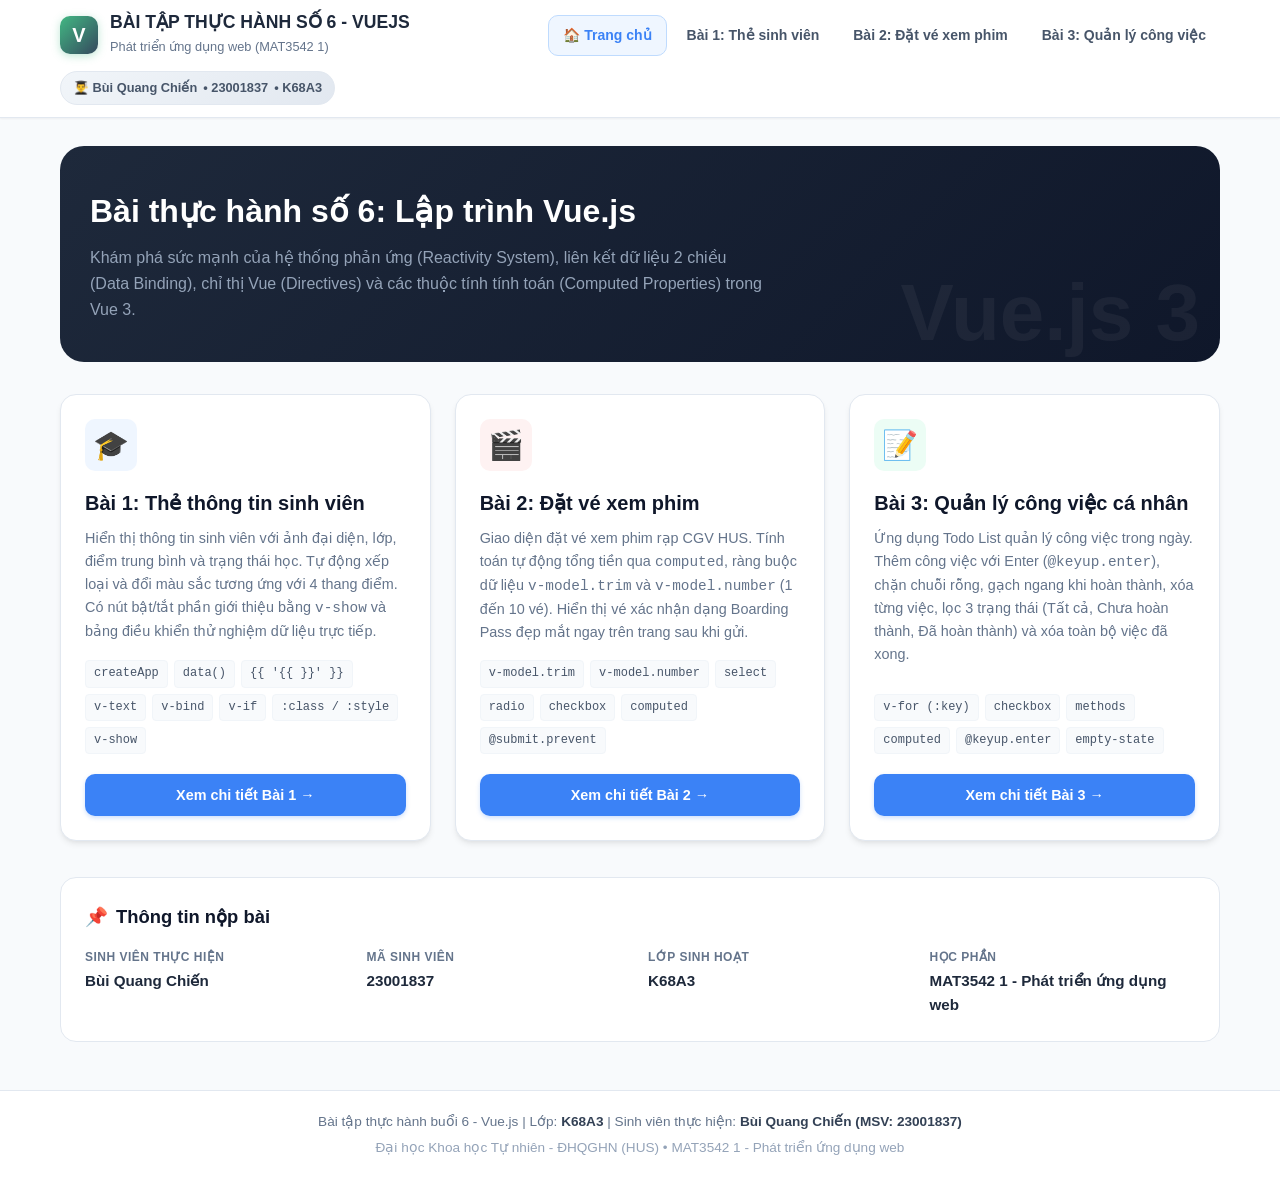
==== Buoi_6/index.html @ 8cb5c21b "Buoi 6: Hoan thanh bai thuc hanh Vue.js - The sinh vien, Dat ve xem phim & Quan ly cong viec" ====
<!DOCTYPE html>
<html lang="vi">
<head>
  <meta charset="UTF-8">
  <meta name="viewport" content="width=device-width, initial-scale=1.0">
  <title>Buổi 6: Thực hành Vue.js | Bùi Quang Chiến 23001837</title>
  <link rel="stylesheet" href="assets/css/style.css">
  <style>
    .hero-section {
      background: linear-gradient(135deg, #1e293b, #0f172a);
      color: white;
      padding: 40px 30px;
      border-radius: var(--radius-xl);
      margin-bottom: 32px;
      position: relative;
      overflow: hidden;
    }
    .hero-section::after {
      content: "Vue.js 3";
      position: absolute;
      right: 20px;
      bottom: -15px;
      font-size: 5rem;
      font-weight: 900;
      color: rgba(255, 255, 255, 0.05);
      pointer-events: none;
    }
    .hero-title {
      font-size: 2rem;
      font-weight: 800;
      margin-bottom: 8px;
    }
    .hero-subtitle {
      font-size: 1rem;
      color: #94a3b8;
      max-width: 680px;
    }
    .exercise-grid {
      display: grid;
      grid-template-columns: repeat(3, 1fr);
      gap: 24px;
      margin-bottom: 36px;
    }
    @media (max-width: 992px) {
      .exercise-grid {
        grid-template-columns: 1fr;
      }
    }
    .exercise-card {
      background: white;
      border: 1px solid var(--gray-300);
      border-radius: var(--radius-lg);
      padding: 24px;
      display: flex;
      flex-direction: column;
      box-shadow: var(--shadow);
      transition: var(--transition);
      position: relative;
    }
    .exercise-card:hover {
      transform: translateY(-4px);
      box-shadow: var(--shadow-lg);
      border-color: var(--primary);
    }
    .exercise-icon {
      width: 52px;
      height: 52px;
      border-radius: var(--radius);
      display: flex;
      align-items: center;
      justify-content: center;
      font-size: 1.8rem;
      margin-bottom: 16px;
    }
    .icon-1 { background: #eff6ff; }
    .icon-2 { background: #fef2f2; }
    .icon-3 { background: #ecfdf5; }
    .exercise-card h3 {
      font-size: 1.25rem;
      font-weight: 700;
      color: var(--dark);
      margin-bottom: 8px;
    }
    .exercise-card p {
      font-size: 0.9rem;
      color: var(--gray-600);
      flex: 1;
      margin-bottom: 16px;
    }
    .concept-tags {
      display: flex;
      flex-wrap: wrap;
      gap: 6px;
      margin-bottom: 20px;
    }
    .concept-tag {
      font-size: 0.75rem;
      background-color: var(--gray-100);
      color: var(--gray-700);
      padding: 3px 8px;
      border-radius: 4px;
      border: 1px solid var(--gray-200);
      font-family: monospace;
    }
    .info-summary-box {
      background: white;
      border: 1px solid var(--gray-300);
      border-radius: var(--radius-lg);
      padding: 24px;
    }
    .summary-grid {
      display: grid;
      grid-template-columns: repeat(4, 1fr);
      gap: 16px;
      margin-top: 16px;
    }
    @media (max-width: 768px) {
      .summary-grid {
        grid-template-columns: repeat(2, 1fr);
      }
    }
  </style>
</head>
<body>

  <!-- HEADER DÙNG CHUNG -->
  <header class="app-header">
    <div class="header-inner">
      <a href="index.html" class="header-brand">
        <div class="brand-icon">V</div>
        <div class="brand-text">
          <h1>BÀI TẬP THỰC HÀNH SỐ 6 - VUEJS</h1>
          <span>Phát triển ứng dụng web (MAT3542 1)</span>
        </div>
      </a>

      <nav class="header-nav">
        <a href="index.html" class="nav-link active">🏠 Trang chủ</a>
        <a href="bai1.html" class="nav-link">Bài 1: Thẻ sinh viên</a>
        <a href="bai2.html" class="nav-link">Bài 2: Đặt vé xem phim</a>
        <a href="bai3.html" class="nav-link">Bài 3: Quản lý công việc</a>
      </nav>

      <div class="student-tag">
        <span>👨‍🎓 Bùi Quang Chiến</span>
        <span>• 23001837</span>
        <span>• K68A3</span>
      </div>
    </div>
  </header>

  <!-- NỘI DUNG CHÍNH -->
  <main class="main-content">
    <!-- HERO SECTION -->
    <section class="hero-section">
      <h2 class="hero-title">Bài thực hành số 6: Lập trình Vue.js</h2>
      <p class="hero-subtitle">
        Khám phá sức mạnh của hệ thống phản ứng (Reactivity System), liên kết dữ liệu 2 chiều (Data Binding), 
        chỉ thị Vue (Directives) và các thuộc tính tính toán (Computed Properties) trong Vue 3.
      </p>
    </section>

    <!-- GRID 3 BÀI TẬP -->
    <div class="exercise-grid">
      <!-- BÀI 1 -->
      <div class="exercise-card">
        <div class="exercise-icon icon-1">🎓</div>
        <h3>Bài 1: Thẻ thông tin sinh viên</h3>
        <p>
          Hiển thị thông tin sinh viên với ảnh đại diện, lớp, điểm trung bình và trạng thái học. Tự động xếp loại và đổi màu sắc tương ứng với 4 thang điểm. Có nút bật/tắt phần giới thiệu bằng <code>v-show</code> và bảng điều khiển thử nghiệm dữ liệu trực tiếp.
        </p>
        <div class="concept-tags">
          <span class="concept-tag">createApp</span>
          <span class="concept-tag">data()</span>
          <span class="concept-tag">{{ '{{ }}' }}</span>
          <span class="concept-tag">v-text</span>
          <span class="concept-tag">v-bind</span>
          <span class="concept-tag">v-if</span>
          <span class="concept-tag">:class / :style</span>
          <span class="concept-tag">v-show</span>
        </div>
        <a href="bai1.html" class="btn btn-primary" style="width: 100%;">
          Xem chi tiết Bài 1 →
        </a>
      </div>

      <!-- BÀI 2 -->
      <div class="exercise-card">
        <div class="exercise-icon icon-2">🎬</div>
        <h3>Bài 2: Đặt vé xem phim</h3>
        <p>
          Giao diện đặt vé xem phim rạp CGV HUS. Tính toán tự động tổng tiền qua <code>computed</code>, ràng buộc dữ liệu <code>v-model.trim</code> và <code>v-model.number</code> (1 đến 10 vé). Hiển thị vé xác nhận dạng Boarding Pass đẹp mắt ngay trên trang sau khi gửi.
        </p>
        <div class="concept-tags">
          <span class="concept-tag">v-model.trim</span>
          <span class="concept-tag">v-model.number</span>
          <span class="concept-tag">select</span>
          <span class="concept-tag">radio</span>
          <span class="concept-tag">checkbox</span>
          <span class="concept-tag">computed</span>
          <span class="concept-tag">@submit.prevent</span>
        </div>
        <a href="bai2.html" class="btn btn-primary" style="width: 100%;">
          Xem chi tiết Bài 2 →
        </a>
      </div>

      <!-- BÀI 3 -->
      <div class="exercise-card">
        <div class="exercise-icon icon-3">📝</div>
        <h3>Bài 3: Quản lý công việc cá nhân</h3>
        <p>
          Ứng dụng Todo List quản lý công việc trong ngày. Thêm công việc với Enter (<code>@keyup.enter</code>), chặn chuỗi rỗng, gạch ngang khi hoàn thành, xóa từng việc, lọc 3 trạng thái (Tất cả, Chưa hoàn thành, Đã hoàn thành) và xóa toàn bộ việc đã xong.
        </p>
        <div class="concept-tags">
          <span class="concept-tag">v-for (:key)</span>
          <span class="concept-tag">checkbox</span>
          <span class="concept-tag">methods</span>
          <span class="concept-tag">computed</span>
          <span class="concept-tag">@keyup.enter</span>
          <span class="concept-tag">empty-state</span>
        </div>
        <a href="bai3.html" class="btn btn-primary" style="width: 100%;">
          Xem chi tiết Bài 3 →
        </a>
      </div>
    </div>

    <!-- TÓM TẮT THÔNG TIN SINH VIÊN & HỌC PHẦN -->
    <div class="info-summary-box">
      <h3 style="font-size: 1.15rem; font-weight: 700; color: var(--dark); display: flex; align-items: center; gap: 8px;">
        <span>📌</span> Thông tin nộp bài
      </h3>
      <div class="summary-grid">
        <div class="meta-item">
          <span class="meta-label">Sinh viên thực hiện</span>
          <span class="meta-value">Bùi Quang Chiến</span>
        </div>
        <div class="meta-item">
          <span class="meta-label">Mã sinh viên</span>
          <span class="meta-value">23001837</span>
        </div>
        <div class="meta-item">
          <span class="meta-label">Lớp sinh hoạt</span>
          <span class="meta-value">K68A3</span>
        </div>
        <div class="meta-item">
          <span class="meta-label">Học phần</span>
          <span class="meta-value">MAT3542 1 - Phát triển ứng dụng web</span>
        </div>
      </div>
    </div>
  </main>

  <!-- FOOTER DÙNG CHUNG -->
  <footer class="app-footer">
    <p>Bài tập thực hành buổi 6 - Vue.js | Lớp: <strong>K68A3</strong> | Sinh viên thực hiện: <strong>Bùi Quang Chiến (MSV: 23001837)</strong></p>
    <p style="color: var(--gray-500); margin-top: 4px;">Đại học Khoa học Tự nhiên - ĐHQGHN (HUS) • MAT3542 1 - Phát triển ứng dụng web</p>
  </footer>

</body>
</html>
---- Buoi_6/assets/css/style.css ----
/* ====================================================================
   HỌ VÀ TÊN: BÙI QUANG CHIẾN - MSV: 23001837 - LỚP: K68A3
   MÔN HỌC: [2026] MAT3542 1 - PHÁT TRIỂN ỨNG DỤNG WEB
   BÀI TẬP THỰC HÀNH SỐ 6 - VUEJS
   File: assets/css/style.css
   ==================================================================== */

:root {
  --primary: #3b82f6;
  --primary-hover: #2563eb;
  --primary-light: #eff6ff;
  --primary-border: #bfdbfe;

  --success: #10b981;
  --success-hover: #059669;
  --success-light: #ecfdf5;
  --success-border: #a7f3d0;

  --warning: #f59e0b;
  --warning-hover: #d97706;
  --warning-light: #fffbeb;
  --warning-border: #fde68a;

  --danger: #ef4444;
  --danger-hover: #dc2626;
  --danger-light: #fef2f2;
  --danger-border: #fecaca;

  --info: #06b6d4;
  --info-light: #ecfeff;

  --dark: #0f172a;
  --gray-900: #1e293b;
  --gray-800: #334155;
  --gray-700: #475569;
  --gray-600: #64748b;
  --gray-500: #94a3b8;
  --gray-400: #cbd5e1;
  --gray-300: #e2e8f0;
  --gray-200: #f1f5f9;
  --gray-100: #f8fafc;
  --white: #ffffff;

  --radius-sm: 6px;
  --radius: 10px;
  --radius-lg: 16px;
  --radius-xl: 24px;

  --shadow-sm: 0 1px 2px 0 rgba(0, 0, 0, 0.05);
  --shadow: 0 4px 6px -1px rgba(0, 0, 0, 0.08), 0 2px 4px -2px rgba(0, 0, 0, 0.05);
  --shadow-md: 0 10px 15px -3px rgba(0, 0, 0, 0.08), 0 4px 6px -4px rgba(0, 0, 0, 0.04);
  --shadow-lg: 0 20px 25px -5px rgba(0, 0, 0, 0.1), 0 8px 10px -6px rgba(0, 0, 0, 0.05);

  --transition: all 0.2s cubic-bezier(0.4, 0, 0.2, 1);
  --font-family: -apple-system, BlinkMacSystemFont, "Segoe UI", Roboto, "Helvetica Neue", Arial, sans-serif;
}

* {
  margin: 0;
  padding: 0;
  box-sizing: border-box;
}

body {
  font-family: var(--font-family);
  background-color: #f8fafc;
  color: var(--gray-900);
  line-height: 1.6;
  min-height: 100vh;
  display: flex;
  flex-direction: column;
}

/* ==================== APP HEADER ==================== */
.app-header {
  background-color: var(--white);
  border-bottom: 1px solid var(--gray-300);
  position: sticky;
  top: 0;
  z-index: 100;
  box-shadow: var(--shadow-sm);
}

.header-inner {
  max-width: 1200px;
  margin: 0 auto;
  padding: 12px 20px;
  display: flex;
  align-items: center;
  justify-content: space-between;
  flex-wrap: wrap;
  gap: 12px;
}

.header-brand {
  display: flex;
  align-items: center;
  gap: 12px;
  text-decoration: none;
  color: var(--dark);
}

.brand-icon {
  width: 38px;
  height: 38px;
  background: linear-gradient(135deg, #42b883, #35495e);
  color: white;
  border-radius: var(--radius);
  display: flex;
  align-items: center;
  justify-content: center;
  font-weight: 800;
  font-size: 1.25rem;
  box-shadow: 0 2px 8px rgba(66, 184, 131, 0.35);
}

.brand-text h1 {
  font-size: 1.1rem;
  font-weight: 700;
  color: var(--gray-900);
  line-height: 1.2;
}

.brand-text span {
  font-size: 0.8rem;
  color: var(--gray-600);
}

.header-nav {
  display: flex;
  align-items: center;
  gap: 6px;
  flex-wrap: wrap;
}

.nav-link {
  display: inline-flex;
  align-items: center;
  gap: 6px;
  padding: 8px 14px;
  font-size: 0.875rem;
  font-weight: 600;
  text-decoration: none;
  color: var(--gray-700);
  border-radius: var(--radius);
  transition: var(--transition);
}

.nav-link:hover {
  background-color: var(--gray-200);
  color: var(--primary);
}

.nav-link.active {
  background-color: var(--primary-light);
  color: var(--primary);
  border: 1px solid var(--primary-border);
}

.student-tag {
  background: linear-gradient(135deg, #f1f5f9, #e2e8f0);
  padding: 6px 12px;
  border-radius: 9999px;
  font-size: 0.8rem;
  font-weight: 600;
  color: var(--gray-700);
  border: 1px solid var(--gray-300);
  display: flex;
  align-items: center;
  gap: 6px;
}

/* ==================== MAIN CONTAINER ==================== */
.main-content {
  flex: 1;
  max-width: 1200px;
  width: 100%;
  margin: 0 auto;
  padding: 28px 20px 48px;
}

.page-intro {
  margin-bottom: 24px;
}

.page-title {
  font-size: 1.75rem;
  font-weight: 800;
  color: var(--dark);
  margin-bottom: 6px;
  display: flex;
  align-items: center;
  gap: 10px;
}

.page-subtitle {
  color: var(--gray-600);
  font-size: 0.95rem;
}

.badge-concept {
  display: inline-flex;
  align-items: center;
  gap: 4px;
  background-color: #e0f2fe;
  color: #0369a1;
  padding: 4px 10px;
  border-radius: 9999px;
  font-size: 0.75rem;
  font-weight: 600;
  margin-top: 6px;
}

/* ==================== BUTTONS & CONTROLS ==================== */
.btn {
  display: inline-flex;
  align-items: center;
  justify-content: center;
  gap: 8px;
  padding: 10px 18px;
  font-size: 0.9rem;
  font-weight: 600;
  border-radius: var(--radius);
  border: 1px solid transparent;
  cursor: pointer;
  transition: var(--transition);
  text-decoration: none;
  line-height: 1.4;
}

.btn:disabled {
  opacity: 0.55;
  cursor: not-allowed;
  filter: grayscale(40%);
}

.btn-primary {
  background-color: var(--primary);
  color: var(--white);
  box-shadow: 0 2px 4px rgba(59, 130, 246, 0.25);
}

.btn-primary:hover:not(:disabled) {
  background-color: var(--primary-hover);
  box-shadow: 0 4px 8px rgba(59, 130, 246, 0.35);
  transform: translateY(-1px);
}

.btn-success {
  background-color: var(--success);
  color: var(--white);
}

.btn-success:hover:not(:disabled) {
  background-color: var(--success-hover);
}

.btn-danger {
  background-color: var(--danger);
  color: var(--white);
}

.btn-danger:hover:not(:disabled) {
  background-color: var(--danger-hover);
}

.btn-outline {
  background-color: var(--white);
  border-color: var(--gray-300);
  color: var(--gray-700);
}

.btn-outline:hover:not(:disabled) {
  background-color: var(--gray-100);
  border-color: var(--gray-400);
  color: var(--gray-900);
}

.btn-outline-danger {
  background-color: var(--white);
  border-color: var(--danger-border);
  color: var(--danger);
}

.btn-outline-danger:hover:not(:disabled) {
  background-color: var(--danger-light);
  border-color: var(--danger);
}

.btn-sm {
  padding: 6px 12px;
  font-size: 0.8rem;
}

.btn-lg {
  padding: 12px 24px;
  font-size: 1rem;
}

/* ==================== FORM INPUTS ==================== */
.form-group {
  margin-bottom: 16px;
}

.form-label {
  display: block;
  font-size: 0.875rem;
  font-weight: 600;
  color: var(--gray-800);
  margin-bottom: 6px;
}

.form-label .required {
  color: var(--danger);
}

.form-control {
  width: 100%;
  padding: 10px 14px;
  font-size: 0.95rem;
  color: var(--gray-900);
  background-color: var(--white);
  border: 1px solid var(--gray-300);
  border-radius: var(--radius);
  transition: var(--transition);
  outline: none;
}

.form-control:focus {
  border-color: var(--primary);
  box-shadow: 0 0 0 3px rgba(59, 130, 246, 0.2);
}

.form-control.is-invalid {
  border-color: var(--danger);
  box-shadow: 0 0 0 3px rgba(239, 68, 68, 0.2);
}

.form-feedback-error {
  font-size: 0.8rem;
  color: var(--danger);
  margin-top: 5px;
  display: flex;
  align-items: center;
  gap: 4px;
}

.form-feedback-help {
  font-size: 0.8rem;
  color: var(--gray-600);
  margin-top: 4px;
}

/* ==================== CARD CONTAINERS ==================== */
.card {
  background-color: var(--white);
  border-radius: var(--radius-lg);
  border: 1px solid var(--gray-300);
  box-shadow: var(--shadow);
  overflow: hidden;
  transition: var(--transition);
}

.card-header {
  padding: 16px 20px;
  border-bottom: 1px solid var(--gray-200);
  background-color: #fafbfc;
  display: flex;
  align-items: center;
  justify-content: space-between;
}

.card-title {
  font-size: 1.1rem;
  font-weight: 700;
  color: var(--gray-900);
  display: flex;
  align-items: center;
  gap: 8px;
}

.card-body {
  padding: 20px;
}

.card-footer {
  padding: 14px 20px;
  border-top: 1px solid var(--gray-200);
  background-color: #fafbfc;
}

/* ==================== TWO-COLUMN LAYOUT ==================== */
.grid-2col {
  display: grid;
  grid-template-columns: 1fr 1fr;
  gap: 24px;
}

@media (max-width: 900px) {
  .grid-2col {
    grid-template-columns: 1fr;
  }
}

/* ====================================================================
   BÀI 1: THẺ THÔNG TIN SINH VIÊN
   ==================================================================== */
.student-card-preview {
  background: linear-gradient(135deg, #ffffff 0%, #f8fafc 100%);
  border: 2px solid var(--gray-300);
  border-radius: var(--radius-xl);
  box-shadow: var(--shadow-lg);
  overflow: hidden;
  position: relative;
  transition: var(--transition);
}

.student-card-banner {
  height: 90px;
  background: linear-gradient(135deg, #1e3a8a, #3b82f6);
  position: relative;
  padding: 16px 20px;
  display: flex;
  justify-content: space-between;
  align-items: flex-start;
  color: white;
}

.student-card-banner .school-name {
  font-size: 0.85rem;
  font-weight: 700;
  letter-spacing: 0.5px;
  text-transform: uppercase;
}

.student-card-banner .chip-icon {
  width: 32px;
  height: 24px;
  background: linear-gradient(135deg, #fbbf24, #d97706);
  border-radius: 4px;
  border: 1px solid #b45309;
}

.student-card-body {
  padding: 0 24px 24px;
  position: relative;
  margin-top: -50px;
}

.avatar-wrapper {
  position: relative;
  width: 104px;
  height: 104px;
  border-radius: 50%;
  border: 4px solid var(--white);
  box-shadow: var(--shadow-md);
  margin-bottom: 14px;
  background-color: #e2e8f0;
  overflow: hidden;
}

.student-avatar-img {
  width: 100%;
  height: 100%;
  object-fit: cover;
  display: block;
}

.student-name-display {
  font-size: 1.45rem;
  font-weight: 800;
  color: var(--dark);
  margin-bottom: 4px;
}

.student-meta-grid {
  display: grid;
  grid-template-columns: repeat(2, 1fr);
  gap: 12px;
  margin: 18px 0;
  background-color: var(--gray-100);
  padding: 14px 16px;
  border-radius: var(--radius);
  border: 1px solid var(--gray-200);
}

.meta-item {
  display: flex;
  flex-direction: column;
}

.meta-label {
  font-size: 0.75rem;
  font-weight: 600;
  text-transform: uppercase;
  letter-spacing: 0.5px;
  color: var(--gray-600);
  margin-bottom: 2px;
}

.meta-value {
  font-size: 0.95rem;
  font-weight: 700;
  color: var(--gray-900);
}

/* Xếp loại Badge Styles */
.rank-badge {
  display: inline-flex;
  align-items: center;
  gap: 6px;
  padding: 6px 14px;
  border-radius: 9999px;
  font-size: 0.85rem;
  font-weight: 700;
  letter-spacing: 0.3px;
  border: 1.5px solid;
  transition: var(--transition);
}

.rank-gioi {
  background-color: #ecfdf5;
  color: #047857;
  border-color: #10b981;
}

.rank-kha {
  background-color: #eff6ff;
  color: #1d4ed8;
  border-color: #3b82f6;
}

.rank-trungbinh {
  background-color: #fffbeb;
  color: #b45309;
  border-color: #f59e0b;
}

.rank-chuadat {
  background-color: #fef2f2;
  color: #b91c1c;
  border-color: #ef4444;
}

/* Status Badge */
.status-pill {
  display: inline-flex;
  align-items: center;
  gap: 6px;
  padding: 4px 10px;
  border-radius: 9999px;
  font-size: 0.8rem;
  font-weight: 700;
}

.status-pill::before {
  content: "";
  display: inline-block;
  width: 8px;
  height: 8px;
  border-radius: 50%;
}

.status-studying {
  background-color: #ecfdf5;
  color: #065f46;
}
.status-studying::before {
  background-color: #10b981;
  box-shadow: 0 0 0 2px rgba(16, 185, 129, 0.3);
}

.status-paused {
  background-color: #fef2f2;
  color: #991b1b;
}
.status-paused::before {
  background-color: #ef4444;
  box-shadow: 0 0 0 2px rgba(239, 68, 68, 0.3);
}

/* Bio toggle box */
.bio-box {
  margin-top: 16px;
  padding: 14px 16px;
  background-color: #f8fafc;
  border-left: 4px solid var(--primary);
  border-radius: 0 var(--radius) var(--radius) 0;
  border-top: 1px solid var(--gray-200);
  border-right: 1px solid var(--gray-200);
  border-bottom: 1px solid var(--gray-200);
  font-size: 0.9rem;
  color: var(--gray-800);
  line-height: 1.6;
}

.bio-box h4 {
  font-size: 0.85rem;
  font-weight: 700;
  text-transform: uppercase;
  letter-spacing: 0.5px;
  color: var(--primary);
  margin-bottom: 6px;
}

/* ====================================================================
   BÀI 2: ĐẶT VÉ XEM PHIM
   ==================================================================== */
.movie-banner {
  background: linear-gradient(135deg, #1e1b4b, #312e81);
  color: white;
  padding: 20px;
  border-radius: var(--radius-lg);
  margin-bottom: 24px;
  display: flex;
  gap: 20px;
  align-items: center;
}

.movie-poster-thumb {
  width: 80px;
  height: 110px;
  background: linear-gradient(135deg, #ef4444, #f59e0b);
  border-radius: var(--radius);
  display: flex;
  align-items: center;
  justify-content: center;
  font-size: 2.2rem;
  flex-shrink: 0;
  box-shadow: 0 4px 12px rgba(0, 0, 0, 0.4);
}

.movie-info h2 {
  font-size: 1.35rem;
  font-weight: 800;
  margin-bottom: 6px;
}

.movie-badges {
  display: flex;
  gap: 8px;
  flex-wrap: wrap;
  font-size: 0.75rem;
  margin-top: 8px;
}

.movie-tag {
  background: rgba(255, 255, 255, 0.15);
  padding: 3px 8px;
  border-radius: 4px;
  backdrop-filter: blur(4px);
}

/* Radio Cards */
.radio-cards-group {
  display: grid;
  grid-template-columns: repeat(2, 1fr);
  gap: 12px;
}

.radio-card {
  position: relative;
  display: flex;
  align-items: flex-start;
  gap: 10px;
  padding: 14px;
  border: 2px solid var(--gray-300);
  border-radius: var(--radius);
  cursor: pointer;
  background-color: var(--white);
  transition: var(--transition);
}

.radio-card:hover {
  border-color: var(--primary-border);
  background-color: #fafbfc;
}

.radio-card.active {
  border-color: var(--primary);
  background-color: var(--primary-light);
  box-shadow: 0 0 0 1px var(--primary);
}

.radio-card input[type="radio"] {
  margin-top: 3px;
  accent-color: var(--primary);
}

.radio-card-content .radio-title {
  font-weight: 700;
  font-size: 0.95rem;
  color: var(--gray-900);
}

.radio-card-content .radio-price {
  font-weight: 800;
  color: var(--primary);
  font-size: 1.05rem;
  margin-top: 2px;
}

.radio-card-content .radio-desc {
  font-size: 0.75rem;
  color: var(--gray-600);
}

/* Quantity input with stepper */
.quantity-stepper {
  display: flex;
  align-items: center;
  max-width: 200px;
}

.quantity-btn {
  width: 42px;
  height: 42px;
  border: 1px solid var(--gray-300);
  background-color: var(--gray-100);
  font-size: 1.25rem;
  font-weight: 700;
  color: var(--gray-800);
  cursor: pointer;
  transition: var(--transition);
  display: flex;
  align-items: center;
  justify-content: center;
}

.quantity-btn:hover:not(:disabled) {
  background-color: var(--gray-200);
  color: var(--primary);
}

.quantity-btn:disabled {
  opacity: 0.4;
  cursor: not-allowed;
}

.quantity-btn.btn-dec {
  border-radius: var(--radius) 0 0 var(--radius);
}

.quantity-btn.btn-inc {
  border-radius: 0 var(--radius) var(--radius) 0;
}

.quantity-input {
  width: 70px;
  height: 42px;
  text-align: center;
  font-size: 1.1rem;
  font-weight: 700;
  border-top: 1px solid var(--gray-300);
  border-bottom: 1px solid var(--gray-300);
  border-left: none;
  border-right: none;
  outline: none;
}

/* Checkbox Combo Card */
.combo-card {
  display: flex;
  align-items: center;
  justify-content: space-between;
  padding: 14px 16px;
  border: 2px dashed var(--warning-border);
  border-radius: var(--radius);
  background-color: var(--warning-light);
  cursor: pointer;
  transition: var(--transition);
}

.combo-card:hover {
  background-color: #fef3c7;
}

.combo-left {
  display: flex;
  align-items: center;
  gap: 12px;
}

.combo-left input[type="checkbox"] {
  width: 18px;
  height: 18px;
  accent-color: #d97706;
  cursor: pointer;
}

.combo-title {
  font-weight: 700;
  font-size: 0.95rem;
  color: #92400e;
}

.combo-desc {
  font-size: 0.8rem;
  color: #b45309;
}

.combo-price-tag {
  font-weight: 800;
  color: #b45309;
  font-size: 1rem;
}

/* Price Calculation Box */
.price-breakdown {
  background-color: var(--gray-100);
  border-radius: var(--radius);
  padding: 16px;
  border: 1px solid var(--gray-300);
  margin-top: 20px;
}

.price-row {
  display: flex;
  justify-content: space-between;
  font-size: 0.9rem;
  color: var(--gray-700);
  margin-bottom: 8px;
}

.price-row.total {
  border-top: 2px dashed var(--gray-300);
  padding-top: 12px;
  margin-top: 8px;
  margin-bottom: 0;
  font-size: 1.15rem;
  font-weight: 800;
  color: var(--gray-900);
}

.price-row.total .price-value {
  color: #dc2626;
  font-size: 1.4rem;
}

/* Ticket Confirmation Result Card (Boarding Pass style) */
.ticket-confirmation {
  background: linear-gradient(135deg, #ffffff, #f8fafc);
  border: 2px solid #22c55e;
  border-radius: var(--radius-xl);
  overflow: hidden;
  box-shadow: 0 10px 25px -5px rgba(34, 197, 94, 0.2);
  animation: slideDown 0.3s ease-out;
}

@keyframes slideDown {
  from {
    opacity: 0;
    transform: translateY(-12px);
  }
  to {
    opacity: 1;
    transform: translateY(0);
  }
}

.ticket-header-success {
  background: linear-gradient(135deg, #15803d, #22c55e);
  color: white;
  padding: 16px 20px;
  display: flex;
  align-items: center;
  justify-content: space-between;
}

.ticket-header-success h3 {
  font-size: 1.1rem;
  font-weight: 800;
  display: flex;
  align-items: center;
  gap: 8px;
}

.ticket-body-pass {
  padding: 20px;
}

.ticket-info-grid {
  display: grid;
  grid-template-columns: repeat(2, 1fr);
  gap: 12px;
  margin-bottom: 16px;
}

.ticket-info-item {
  display: flex;
  flex-direction: column;
}

.ticket-info-label {
  font-size: 0.75rem;
  text-transform: uppercase;
  color: var(--gray-600);
  font-weight: 600;
}

.ticket-info-val {
  font-size: 1rem;
  font-weight: 700;
  color: var(--gray-900);
}

.ticket-perforated-line {
  border: none;
  border-top: 2px dashed #cbd5e1;
  margin: 16px 0;
  position: relative;
}

.ticket-perforated-line::before,
.ticket-perforated-line::after {
  content: "";
  position: absolute;
  top: -10px;
  width: 20px;
  height: 20px;
  background-color: #f8fafc;
  border-radius: 50%;
  border: 2px solid var(--gray-300);
}

.ticket-perforated-line::before {
  left: -32px;
}
.ticket-perforated-line::after {
  right: -32px;
}

/* ====================================================================
   BÀI 3: QUẢN LÝ CÔNG VIỆC CÁ NHÂN (TODO APP)
   ==================================================================== */
.todo-app-card {
  max-width: 760px;
  margin: 0 auto;
  background-color: var(--white);
  border-radius: var(--radius-xl);
  box-shadow: var(--shadow-lg);
  border: 1px solid var(--gray-300);
  overflow: hidden;
}

.todo-header {
  background: linear-gradient(135deg, #1e293b, #0f172a);
  color: white;
  padding: 24px;
}

.todo-header-title {
  font-size: 1.5rem;
  font-weight: 800;
  margin-bottom: 6px;
  display: flex;
  align-items: center;
  gap: 10px;
}

.todo-stats-pills {
  display: flex;
  gap: 10px;
  margin-top: 12px;
  flex-wrap: wrap;
}

.stat-pill {
  background: rgba(255, 255, 255, 0.12);
  padding: 4px 12px;
  border-radius: 9999px;
  font-size: 0.8rem;
  font-weight: 600;
  backdrop-filter: blur(4px);
}

.stat-pill strong {
  color: #38bdf8;
}

/* Input group */
.todo-input-bar {
  padding: 20px 24px;
  background-color: var(--gray-100);
  border-bottom: 1px solid var(--gray-300);
}

.todo-input-group {
  display: flex;
  gap: 10px;
}

.todo-input-group .form-control {
  font-size: 1rem;
  padding: 12px 16px;
}

/* Filter tabs */
.todo-filter-bar {
  display: flex;
  align-items: center;
  justify-content: space-between;
  padding: 12px 24px;
  background-color: var(--white);
  border-bottom: 1px solid var(--gray-200);
  flex-wrap: wrap;
  gap: 10px;
}

.filter-tabs {
  display: flex;
  gap: 6px;
  background-color: var(--gray-200);
  padding: 4px;
  border-radius: var(--radius);
}

.filter-tab {
  padding: 6px 14px;
  font-size: 0.85rem;
  font-weight: 600;
  border: none;
  background: transparent;
  color: var(--gray-700);
  border-radius: var(--radius-sm);
  cursor: pointer;
  transition: var(--transition);
}

.filter-tab:hover {
  color: var(--gray-900);
}

.filter-tab.active {
  background-color: var(--white);
  color: var(--primary);
  box-shadow: var(--shadow-sm);
}

/* Task list */
.task-list {
  list-style: none;
  max-height: 480px;
  overflow-y: auto;
}

.task-item {
  display: flex;
  align-items: center;
  justify-content: space-between;
  padding: 14px 24px;
  border-bottom: 1px solid var(--gray-200);
  transition: var(--transition);
  background-color: var(--white);
}

.task-item:hover {
  background-color: #fafbfc;
}

.task-item-main {
  display: flex;
  align-items: center;
  gap: 14px;
  flex: 1;
  min-width: 0;
}

.task-checkbox {
  width: 20px;
  height: 20px;
  accent-color: var(--primary);
  cursor: pointer;
  flex-shrink: 0;
}

.task-text {
  font-size: 0.98rem;
  color: var(--gray-900);
  word-break: break-word;
  transition: var(--transition);
}

.task-item.completed .task-text {
  text-decoration: line-through;
  color: var(--gray-500);
}

.task-actions {
  display: flex;
  align-items: center;
  gap: 8px;
  margin-left: 12px;
}

.btn-delete-task {
  width: 32px;
  height: 32px;
  border: 1px solid transparent;
  background-color: transparent;
  color: var(--gray-400);
  border-radius: var(--radius-sm);
  cursor: pointer;
  display: flex;
  align-items: center;
  justify-content: center;
  font-size: 1.1rem;
  transition: var(--transition);
}

.btn-delete-task:hover {
  background-color: var(--danger-light);
  color: var(--danger);
  border-color: var(--danger-border);
}

/* Empty state */
.empty-state {
  text-align: center;
  padding: 48px 24px;
  color: var(--gray-500);
}

.empty-state-icon {
  font-size: 3rem;
  margin-bottom: 12px;
  display: block;
}

.empty-state-text {
  font-size: 1rem;
  font-weight: 500;
  color: var(--gray-600);
  max-width: 420px;
  margin: 0 auto;
}

/* Todo footer */
.todo-footer {
  padding: 14px 24px;
  background-color: var(--gray-100);
  border-top: 1px solid var(--gray-200);
  display: flex;
  align-items: center;
  justify-content: space-between;
  font-size: 0.85rem;
  color: var(--gray-600);
  flex-wrap: wrap;
  gap: 10px;
}

/* ==================== FOOTER ==================== */
.app-footer {
  background-color: var(--white);
  border-top: 1px solid var(--gray-300);
  padding: 20px;
  margin-top: auto;
  text-align: center;
  font-size: 0.85rem;
  color: var(--gray-600);
}

.app-footer strong {
  color: var(--gray-800);
}
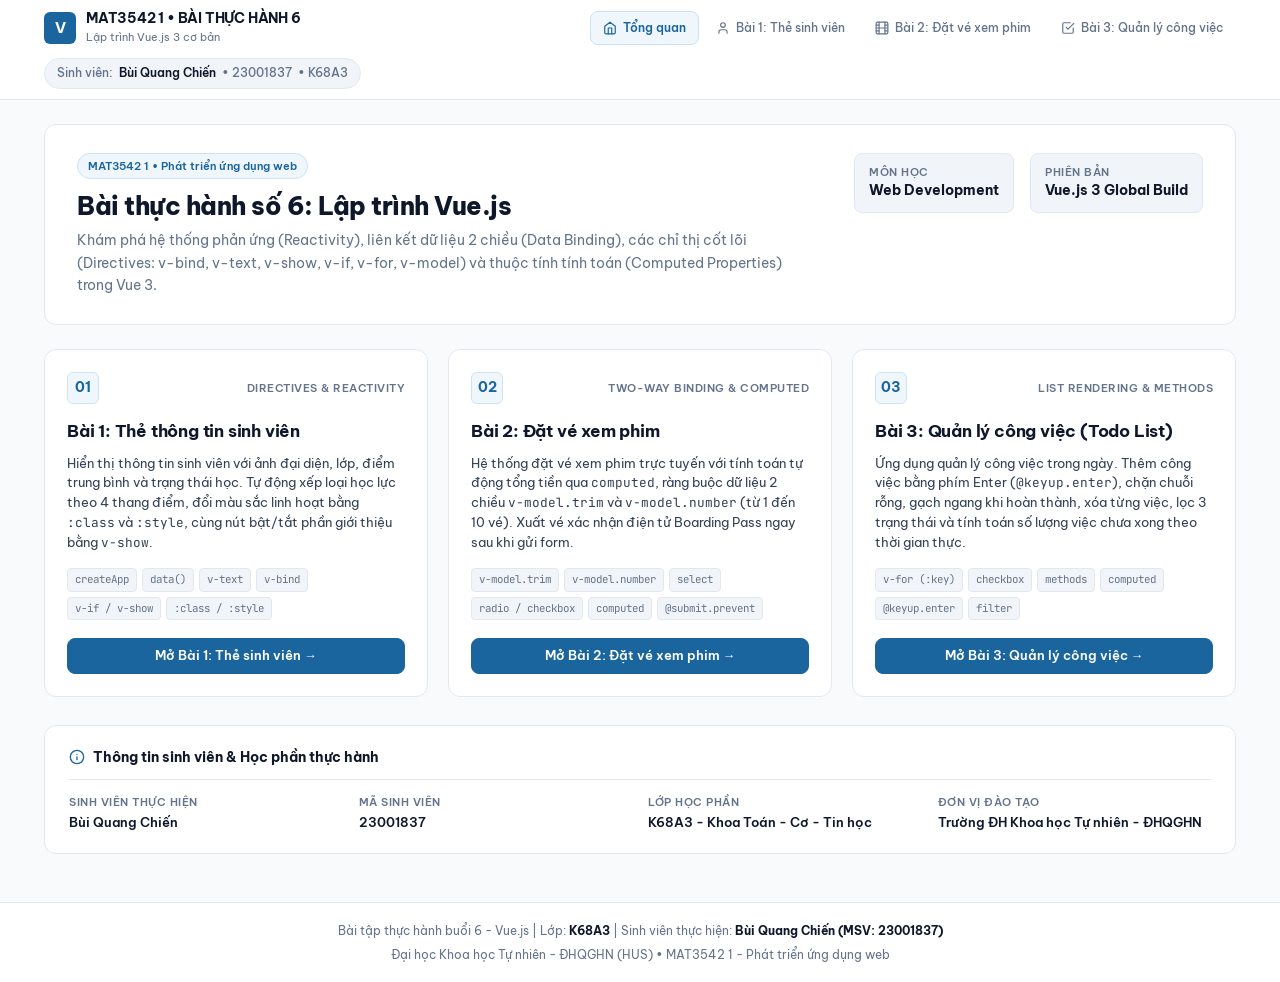
==== commit 9a02011f: "UI/UX: Cai thien giao dien theo he thong Bravechat (Ocean Swiss Minimalist) - Loai bo vibe coded: bo" ====
--- a/Buoi_6/index.html
+++ b/Buoi_6/index.html
@@ -5,121 +5,6 @@
   <meta name="viewport" content="width=device-width, initial-scale=1.0">
   <title>Buổi 6: Thực hành Vue.js | Bùi Quang Chiến 23001837</title>
   <link rel="stylesheet" href="assets/css/style.css">
-  <style>
-    .hero-section {
-      background: linear-gradient(135deg, #1e293b, #0f172a);
-      color: white;
-      padding: 40px 30px;
-      border-radius: var(--radius-xl);
-      margin-bottom: 32px;
-      position: relative;
-      overflow: hidden;
-    }
-    .hero-section::after {
-      content: "Vue.js 3";
-      position: absolute;
-      right: 20px;
-      bottom: -15px;
-      font-size: 5rem;
-      font-weight: 900;
-      color: rgba(255, 255, 255, 0.05);
-      pointer-events: none;
-    }
-    .hero-title {
-      font-size: 2rem;
-      font-weight: 800;
-      margin-bottom: 8px;
-    }
-    .hero-subtitle {
-      font-size: 1rem;
-      color: #94a3b8;
-      max-width: 680px;
-    }
-    .exercise-grid {
-      display: grid;
-      grid-template-columns: repeat(3, 1fr);
-      gap: 24px;
-      margin-bottom: 36px;
-    }
-    @media (max-width: 992px) {
-      .exercise-grid {
-        grid-template-columns: 1fr;
-      }
-    }
-    .exercise-card {
-      background: white;
-      border: 1px solid var(--gray-300);
-      border-radius: var(--radius-lg);
-      padding: 24px;
-      display: flex;
-      flex-direction: column;
-      box-shadow: var(--shadow);
-      transition: var(--transition);
-      position: relative;
-    }
-    .exercise-card:hover {
-      transform: translateY(-4px);
-      box-shadow: var(--shadow-lg);
-      border-color: var(--primary);
-    }
-    .exercise-icon {
-      width: 52px;
-      height: 52px;
-      border-radius: var(--radius);
-      display: flex;
-      align-items: center;
-      justify-content: center;
-      font-size: 1.8rem;
-      margin-bottom: 16px;
-    }
-    .icon-1 { background: #eff6ff; }
-    .icon-2 { background: #fef2f2; }
-    .icon-3 { background: #ecfdf5; }
-    .exercise-card h3 {
-      font-size: 1.25rem;
-      font-weight: 700;
-      color: var(--dark);
-      margin-bottom: 8px;
-    }
-    .exercise-card p {
-      font-size: 0.9rem;
-      color: var(--gray-600);
-      flex: 1;
-      margin-bottom: 16px;
-    }
-    .concept-tags {
-      display: flex;
-      flex-wrap: wrap;
-      gap: 6px;
-      margin-bottom: 20px;
-    }
-    .concept-tag {
-      font-size: 0.75rem;
-      background-color: var(--gray-100);
-      color: var(--gray-700);
-      padding: 3px 8px;
-      border-radius: 4px;
-      border: 1px solid var(--gray-200);
-      font-family: monospace;
-    }
-    .info-summary-box {
-      background: white;
-      border: 1px solid var(--gray-300);
-      border-radius: var(--radius-lg);
-      padding: 24px;
-    }
-    .summary-grid {
-      display: grid;
-      grid-template-columns: repeat(4, 1fr);
-      gap: 16px;
-      margin-top: 16px;
-    }
-    @media (max-width: 768px) {
-      .summary-grid {
-        grid-template-columns: repeat(2, 1fr);
-      }
-    }
-  </style>
 </head>
 <body>
 
@@ -129,20 +14,33 @@
       <a href="index.html" class="header-brand">
         <div class="brand-icon">V</div>
         <div class="brand-text">
-          <h1>BÀI TẬP THỰC HÀNH SỐ 6 - VUEJS</h1>
-          <span>Phát triển ứng dụng web (MAT3542 1)</span>
+          <h1>MAT3542 1 • BÀI THỰC HÀNH 6</h1>
+          <span>Lập trình Vue.js 3 cơ bản</span>
         </div>
       </a>
 
       <nav class="header-nav">
-        <a href="index.html" class="nav-link active">🏠 Trang chủ</a>
-        <a href="bai1.html" class="nav-link">Bài 1: Thẻ sinh viên</a>
-        <a href="bai2.html" class="nav-link">Bài 2: Đặt vé xem phim</a>
-        <a href="bai3.html" class="nav-link">Bài 3: Quản lý công việc</a>
+        <a href="index.html" class="nav-link active">
+          <svg viewBox="0 0 24 24" fill="none" stroke="currentColor" stroke-width="2" stroke-linecap="round" stroke-linejoin="round"><path d="m3 9 9-7 9 7v11a2 2 0 0 1-2 2H5a2 2 0 0 1-2-2z"/><polyline points="9 22 9 12 15 12 15 22"/></svg>
+          Tổng quan
+        </a>
+        <a href="bai1.html" class="nav-link">
+          <svg viewBox="0 0 24 24" fill="none" stroke="currentColor" stroke-width="2" stroke-linecap="round" stroke-linejoin="round"><path d="M19 21v-2a4 4 0 0 0-4-4H9a4 4 0 0 0-4 4v2"/><circle cx="12" cy="7" r="4"/></svg>
+          Bài 1: Thẻ sinh viên
+        </a>
+        <a href="bai2.html" class="nav-link">
+          <svg viewBox="0 0 24 24" fill="none" stroke="currentColor" stroke-width="2" stroke-linecap="round" stroke-linejoin="round"><rect width="20" height="20" x="2" y="2" rx="2.18" ry="2.18"/><line x1="7" x2="7" y1="2" y2="22"/><line x1="17" x2="17" y1="2" y2="22"/><line x1="2" x2="22" y1="12" y2="12"/><line x1="2" x2="7" y1="7" y2="7"/><line x1="2" x2="7" y1="17" y2="17"/><line x1="17" x2="22" y1="17" y2="17"/><line x1="17" x2="22" y1="7" y2="7"/></svg>
+          Bài 2: Đặt vé xem phim
+        </a>
+        <a href="bai3.html" class="nav-link">
+          <svg viewBox="0 0 24 24" fill="none" stroke="currentColor" stroke-width="2" stroke-linecap="round" stroke-linejoin="round"><path d="m9 11 3 3L22 4"/><path d="M21 12v7a2 2 0 0 1-2 2H5a2 2 0 0 1-2-2V5a2 2 0 0 1 2-2h11"/></svg>
+          Bài 3: Quản lý công việc
+        </a>
       </nav>
 
       <div class="student-tag">
-        <span>👨‍🎓 Bùi Quang Chiến</span>
+        <span>Sinh viên:</span>
+        <strong>Bùi Quang Chiến</strong>
         <span>• 23001837</span>
         <span>• K68A3</span>
       </div>
@@ -152,65 +50,87 @@
   <!-- NỘI DUNG CHÍNH -->
   <main class="main-content">
     <!-- HERO SECTION -->
-    <section class="hero-section">
-      <h2 class="hero-title">Bài thực hành số 6: Lập trình Vue.js</h2>
-      <p class="hero-subtitle">
-        Khám phá sức mạnh của hệ thống phản ứng (Reactivity System), liên kết dữ liệu 2 chiều (Data Binding), 
-        chỉ thị Vue (Directives) và các thuộc tính tính toán (Computed Properties) trong Vue 3.
-      </p>
+    <section class="hero-card">
+      <div class="hero-main">
+        <div class="hero-pill">
+          <span>MAT3542 1 • Phát triển ứng dụng web</span>
+        </div>
+        <h2 class="hero-title">Bài thực hành số 6: Lập trình Vue.js</h2>
+        <p class="hero-subtitle">
+          Khám phá hệ thống phản ứng (Reactivity), liên kết dữ liệu 2 chiều (Data Binding), 
+          các chỉ thị cốt lõi (Directives: v-bind, v-text, v-show, v-if, v-for, v-model) và thuộc tính tính toán (Computed Properties) trong Vue 3.
+        </p>
+      </div>
+
+      <div class="hero-meta">
+        <div class="hero-meta-badge">
+          <span class="hero-meta-label">Môn học</span>
+          <span class="hero-meta-val">Web Development</span>
+        </div>
+        <div class="hero-meta-badge">
+          <span class="hero-meta-label">Phiên bản</span>
+          <span class="hero-meta-val">Vue.js 3 Global Build</span>
+        </div>
+      </div>
     </section>
 
     <!-- GRID 3 BÀI TẬP -->
     <div class="exercise-grid">
       <!-- BÀI 1 -->
       <div class="exercise-card">
-        <div class="exercise-icon icon-1">🎓</div>
+        <div class="exercise-header-row">
+          <div class="exercise-badge-number">01</div>
+          <span class="exercise-tag-module">Directives & Reactivity</span>
+        </div>
         <h3>Bài 1: Thẻ thông tin sinh viên</h3>
         <p>
-          Hiển thị thông tin sinh viên với ảnh đại diện, lớp, điểm trung bình và trạng thái học. Tự động xếp loại và đổi màu sắc tương ứng với 4 thang điểm. Có nút bật/tắt phần giới thiệu bằng <code>v-show</code> và bảng điều khiển thử nghiệm dữ liệu trực tiếp.
+          Hiển thị thông tin sinh viên với ảnh đại diện, lớp, điểm trung bình và trạng thái học. Tự động xếp loại học lực theo 4 thang điểm, đổi màu sắc linh hoạt bằng <code>:class</code> và <code>:style</code>, cùng nút bật/tắt phần giới thiệu bằng <code>v-show</code>.
         </p>
         <div class="concept-tags">
           <span class="concept-tag">createApp</span>
           <span class="concept-tag">data()</span>
-          <span class="concept-tag">{{ '{{ }}' }}</span>
           <span class="concept-tag">v-text</span>
           <span class="concept-tag">v-bind</span>
-          <span class="concept-tag">v-if</span>
+          <span class="concept-tag">v-if / v-show</span>
           <span class="concept-tag">:class / :style</span>
-          <span class="concept-tag">v-show</span>
         </div>
         <a href="bai1.html" class="btn btn-primary" style="width: 100%;">
-          Xem chi tiết Bài 1 →
+          Mở Bài 1: Thẻ sinh viên →
         </a>
       </div>
 
       <!-- BÀI 2 -->
       <div class="exercise-card">
-        <div class="exercise-icon icon-2">🎬</div>
+        <div class="exercise-header-row">
+          <div class="exercise-badge-number">02</div>
+          <span class="exercise-tag-module">Two-way Binding & Computed</span>
+        </div>
         <h3>Bài 2: Đặt vé xem phim</h3>
         <p>
-          Giao diện đặt vé xem phim rạp CGV HUS. Tính toán tự động tổng tiền qua <code>computed</code>, ràng buộc dữ liệu <code>v-model.trim</code> và <code>v-model.number</code> (1 đến 10 vé). Hiển thị vé xác nhận dạng Boarding Pass đẹp mắt ngay trên trang sau khi gửi.
+          Hệ thống đặt vé xem phim trực tuyến với tính toán tự động tổng tiền qua <code>computed</code>, ràng buộc dữ liệu 2 chiều <code>v-model.trim</code> và <code>v-model.number</code> (từ 1 đến 10 vé). Xuất vé xác nhận điện tử Boarding Pass ngay sau khi gửi form.
         </p>
         <div class="concept-tags">
           <span class="concept-tag">v-model.trim</span>
           <span class="concept-tag">v-model.number</span>
           <span class="concept-tag">select</span>
-          <span class="concept-tag">radio</span>
-          <span class="concept-tag">checkbox</span>
+          <span class="concept-tag">radio / checkbox</span>
           <span class="concept-tag">computed</span>
           <span class="concept-tag">@submit.prevent</span>
         </div>
         <a href="bai2.html" class="btn btn-primary" style="width: 100%;">
-          Xem chi tiết Bài 2 →
+          Mở Bài 2: Đặt vé xem phim →
         </a>
       </div>
 
       <!-- BÀI 3 -->
       <div class="exercise-card">
-        <div class="exercise-icon icon-3">📝</div>
-        <h3>Bài 3: Quản lý công việc cá nhân</h3>
+        <div class="exercise-header-row">
+          <div class="exercise-badge-number">03</div>
+          <span class="exercise-tag-module">List Rendering & Methods</span>
+        </div>
+        <h3>Bài 3: Quản lý công việc (Todo List)</h3>
         <p>
-          Ứng dụng Todo List quản lý công việc trong ngày. Thêm công việc với Enter (<code>@keyup.enter</code>), chặn chuỗi rỗng, gạch ngang khi hoàn thành, xóa từng việc, lọc 3 trạng thái (Tất cả, Chưa hoàn thành, Đã hoàn thành) và xóa toàn bộ việc đã xong.
+          Ứng dụng quản lý công việc trong ngày. Thêm công việc bằng phím Enter (<code>@keyup.enter</code>), chặn chuỗi rỗng, gạch ngang khi hoàn thành, xóa từng việc, lọc 3 trạng thái và tính toán số lượng việc chưa xong theo thời gian thực.
         </p>
         <div class="concept-tags">
           <span class="concept-tag">v-for (:key)</span>
@@ -218,19 +138,20 @@
           <span class="concept-tag">methods</span>
           <span class="concept-tag">computed</span>
           <span class="concept-tag">@keyup.enter</span>
-          <span class="concept-tag">empty-state</span>
+          <span class="concept-tag">filter</span>
         </div>
         <a href="bai3.html" class="btn btn-primary" style="width: 100%;">
-          Xem chi tiết Bài 3 →
+          Mở Bài 3: Quản lý công việc →
         </a>
       </div>
     </div>
 
     <!-- TÓM TẮT THÔNG TIN SINH VIÊN & HỌC PHẦN -->
     <div class="info-summary-box">
-      <h3 style="font-size: 1.15rem; font-weight: 700; color: var(--dark); display: flex; align-items: center; gap: 8px;">
-        <span>📌</span> Thông tin nộp bài
-      </h3>
+      <div class="summary-header">
+        <svg viewBox="0 0 24 24" fill="none" stroke="currentColor" stroke-width="2" stroke-linecap="round" stroke-linejoin="round"><circle cx="12" cy="12" r="10"/><path d="M12 16v-4"/><path d="M12 8h.01"/></svg>
+        <span>Thông tin sinh viên & Học phần thực hành</span>
+      </div>
       <div class="summary-grid">
         <div class="meta-item">
           <span class="meta-label">Sinh viên thực hiện</span>
@@ -241,12 +162,12 @@
           <span class="meta-value">23001837</span>
         </div>
         <div class="meta-item">
-          <span class="meta-label">Lớp sinh hoạt</span>
-          <span class="meta-value">K68A3</span>
+          <span class="meta-label">Lớp học phần</span>
+          <span class="meta-value">K68A3 - Khoa Toán - Cơ - Tin học</span>
         </div>
         <div class="meta-item">
-          <span class="meta-label">Học phần</span>
-          <span class="meta-value">MAT3542 1 - Phát triển ứng dụng web</span>
+          <span class="meta-label">Đơn vị đào tạo</span>
+          <span class="meta-value">Trường ĐH Khoa học Tự nhiên - ĐHQGHN</span>
         </div>
       </div>
     </div>
@@ -255,7 +176,7 @@
   <!-- FOOTER DÙNG CHUNG -->
   <footer class="app-footer">
     <p>Bài tập thực hành buổi 6 - Vue.js | Lớp: <strong>K68A3</strong> | Sinh viên thực hiện: <strong>Bùi Quang Chiến (MSV: 23001837)</strong></p>
-    <p style="color: var(--gray-500); margin-top: 4px;">Đại học Khoa học Tự nhiên - ĐHQGHN (HUS) • MAT3542 1 - Phát triển ứng dụng web</p>
+    <p style="color: var(--muted); margin-top: 4px;">Đại học Khoa học Tự nhiên - ĐHQGHN (HUS) • MAT3542 1 - Phát triển ứng dụng web</p>
   </footer>
 
 </body>
--- a/Buoi_6/assets/css/style.css
+++ b/Buoi_6/assets/css/style.css
@@ -3,88 +3,121 @@
    MÔN HỌC: [2026] MAT3542 1 - PHÁT TRIỂN ỨNG DỤNG WEB
    BÀI TẬP THỰC HÀNH SỐ 6 - VUEJS
    File: assets/css/style.css
+   Hệ thống thiết kế: Ocean Swiss Minimalist (Bravechat UI-UX Design System)
    ==================================================================== */
 
+@import url('https://fonts.googleapis.com/css2?family=Be+Vietnam+Pro:ital,wght@0,400;0,500;0,600;0,700;0,800;1,400&family=JetBrains+Mono:wght@400;500;600&display=swap');
+
 :root {
-  --primary: #3b82f6;
-  --primary-hover: #2563eb;
-  --primary-light: #eff6ff;
-  --primary-border: #bfdbfe;
-
-  --success: #10b981;
-  --success-hover: #059669;
-  --success-light: #ecfdf5;
+  /* ─── BRAVECHAT OCEAN BRAND PALETTE (M2, M3) ─── */
+  --primary: #1A659E;
+  --primary-hover: #144d79;
+  --primary-light: #f0f7fc;
+  --primary-border: #cce3f5;
+  --primary-foreground: #ffffff;
+
+  /* ─── SURFACES & BACKGROUNDS (M1, M13) ─── */
+  --background: #f8fafc;
+  --surface: #ffffff;
+  --surface-subtle: #f1f5f9;
+  --surface-hover: #f1f5f9;
+  --surface-dark: #071A2C;
+  --surface-dark-surface: #0A233A;
+  --surface-dark-border: #173B5C;
+
+  /* ─── TYPOGRAPHY & CONTRAST (M11, P3, T1-T5) ─── */
+  --foreground: #0f172a;
+  --text-body: #334155;
+  --muted: #64748b;
+  --muted-light: #94a3b8;
+
+  /* ─── HAIRLINE BORDERS & FOCUS (M13, M14, Locked Rule 9) ─── */
+  --border: #e2e8f0;
+  --border-strong: #cbd5e1;
+  --border-focus: #1A659E;
+  --ring-focus: rgba(26, 101, 158, 0.15);
+
+  /* ─── MEANING & STATUS (M7, M30, Locked Rule 2) ─── */
+  --success: #047857;
+  --success-bg: #ecfdf5;
   --success-border: #a7f3d0;
-
-  --warning: #f59e0b;
-  --warning-hover: #d97706;
-  --warning-light: #fffbeb;
+  --success-text: #065f46;
+
+  --warning: #b45309;
+  --warning-bg: #fffbeb;
   --warning-border: #fde68a;
-
-  --danger: #ef4444;
-  --danger-hover: #dc2626;
-  --danger-light: #fef2f2;
+  --warning-text: #92400e;
+
+  --danger: #b91c1c;
+  --danger-bg: #fef2f2;
   --danger-border: #fecaca;
-
-  --info: #06b6d4;
-  --info-light: #ecfeff;
-
-  --dark: #0f172a;
-  --gray-900: #1e293b;
-  --gray-800: #334155;
-  --gray-700: #475569;
-  --gray-600: #64748b;
-  --gray-500: #94a3b8;
-  --gray-400: #cbd5e1;
-  --gray-300: #e2e8f0;
-  --gray-200: #f1f5f9;
-  --gray-100: #f8fafc;
-  --white: #ffffff;
-
+  --danger-text: #991b1b;
+  --danger-hover: #991b1b;
+
+  --info: #0369a1;
+  --info-bg: #f0f9ff;
+  --info-border: #bae6fd;
+  --info-text: #075985;
+
+  /* ─── RADII (F1 / Locked Rule 10) ─── */
+  --radius-xs: 4px;
   --radius-sm: 6px;
-  --radius: 10px;
-  --radius-lg: 16px;
-  --radius-xl: 24px;
-
+  --radius: 8px;
+  --radius-lg: 12px;
+  --radius-full: 9999px;
+
+  /* ─── SHADOWS: Flat hairline by default; shadows only for floating layers (M15) ─── */
+  --shadow-none: none;
   --shadow-sm: 0 1px 2px 0 rgba(0, 0, 0, 0.05);
-  --shadow: 0 4px 6px -1px rgba(0, 0, 0, 0.08), 0 2px 4px -2px rgba(0, 0, 0, 0.05);
-  --shadow-md: 0 10px 15px -3px rgba(0, 0, 0, 0.08), 0 4px 6px -4px rgba(0, 0, 0, 0.04);
-  --shadow-lg: 0 20px 25px -5px rgba(0, 0, 0, 0.1), 0 8px 10px -6px rgba(0, 0, 0, 0.05);
-
-  --transition: all 0.2s cubic-bezier(0.4, 0, 0.2, 1);
-  --font-family: -apple-system, BlinkMacSystemFont, "Segoe UI", Roboto, "Helvetica Neue", Arial, sans-serif;
-}
-
+  --shadow-popover: 0 10px 15px -3px rgba(0, 0, 0, 0.08), 0 4px 6px -4px rgba(0, 0, 0, 0.04);
+
+  /* ─── FONTS & MOTION ─── */
+  --font-sans: 'Be Vietnam Pro', -apple-system, BlinkMacSystemFont, "Segoe UI", Roboto, sans-serif;
+  --font-mono: 'JetBrains Mono', ui-monospace, SFMono-Regular, Menlo, monospace;
+  --transition: all 0.15s ease;
+}
+
+/* ─── BASE RESET ─── */
 * {
   margin: 0;
   padding: 0;
   box-sizing: border-box;
 }
 
+html {
+  font-size: 15px;
+  scroll-behavior: smooth;
+  -webkit-font-smoothing: antialiased;
+  -moz-osx-font-smoothing: grayscale;
+}
+
 body {
-  font-family: var(--font-family);
-  background-color: #f8fafc;
-  color: var(--gray-900);
+  font-family: var(--font-sans);
+  background-color: var(--background);
+  color: var(--text-body);
   line-height: 1.6;
   min-height: 100vh;
   display: flex;
   flex-direction: column;
 }
 
-/* ==================== APP HEADER ==================== */
+code, kbd, samp, pre {
+  font-family: var(--font-mono);
+}
+
+/* ─── APP HEADER (SLIM, CLEAN, HAIRLINE BORDER) ─── */
 .app-header {
-  background-color: var(--white);
-  border-bottom: 1px solid var(--gray-300);
+  background-color: var(--surface);
+  border-bottom: 1px solid var(--border);
   position: sticky;
   top: 0;
   z-index: 100;
-  box-shadow: var(--shadow-sm);
 }
 
 .header-inner {
-  max-width: 1200px;
+  max-width: 1240px;
   margin: 0 auto;
-  padding: 12px 20px;
+  padding: 10px 24px;
   display: flex;
   align-items: center;
   justify-content: space-between;
@@ -95,41 +128,43 @@
 .header-brand {
   display: flex;
   align-items: center;
-  gap: 12px;
+  gap: 10px;
   text-decoration: none;
-  color: var(--dark);
+  color: var(--foreground);
 }
 
 .brand-icon {
-  width: 38px;
-  height: 38px;
-  background: linear-gradient(135deg, #42b883, #35495e);
-  color: white;
-  border-radius: var(--radius);
+  width: 32px;
+  height: 32px;
+  background-color: var(--primary);
+  color: var(--primary-foreground);
+  border-radius: var(--radius-sm);
   display: flex;
   align-items: center;
   justify-content: center;
-  font-weight: 800;
-  font-size: 1.25rem;
-  box-shadow: 0 2px 8px rgba(66, 184, 131, 0.35);
+  font-weight: 700;
+  font-size: 1rem;
+  letter-spacing: -0.5px;
 }
 
 .brand-text h1 {
-  font-size: 1.1rem;
-  font-weight: 700;
-  color: var(--gray-900);
-  line-height: 1.2;
+  font-size: 0.95rem;
+  font-weight: 700;
+  color: var(--foreground);
+  line-height: 1.25;
+  letter-spacing: -0.2px;
 }
 
 .brand-text span {
-  font-size: 0.8rem;
-  color: var(--gray-600);
+  font-size: 0.75rem;
+  color: var(--muted);
+  display: block;
 }
 
 .header-nav {
   display: flex;
   align-items: center;
-  gap: 6px;
+  gap: 4px;
   flex-wrap: wrap;
 }
 
@@ -137,89 +172,324 @@
   display: inline-flex;
   align-items: center;
   gap: 6px;
-  padding: 8px 14px;
-  font-size: 0.875rem;
-  font-weight: 600;
+  padding: 6px 12px;
+  font-size: 0.825rem;
+  font-weight: 500;
   text-decoration: none;
-  color: var(--gray-700);
+  color: var(--muted);
   border-radius: var(--radius);
+  border: 1px solid transparent;
   transition: var(--transition);
 }
 
 .nav-link:hover {
-  background-color: var(--gray-200);
-  color: var(--primary);
+  background-color: var(--surface-hover);
+  color: var(--foreground);
 }
 
 .nav-link.active {
   background-color: var(--primary-light);
   color: var(--primary);
-  border: 1px solid var(--primary-border);
+  border-color: var(--primary-border);
+  font-weight: 600;
+}
+
+.nav-link svg {
+  width: 14px;
+  height: 14px;
 }
 
 .student-tag {
-  background: linear-gradient(135deg, #f1f5f9, #e2e8f0);
-  padding: 6px 12px;
-  border-radius: 9999px;
-  font-size: 0.8rem;
-  font-weight: 600;
-  color: var(--gray-700);
-  border: 1px solid var(--gray-300);
+  background-color: var(--surface-subtle);
+  padding: 5px 12px;
+  border-radius: var(--radius-full);
+  font-size: 0.78rem;
+  font-weight: 500;
+  color: var(--muted);
+  border: 1px solid var(--border);
   display: flex;
   align-items: center;
   gap: 6px;
 }
 
-/* ==================== MAIN CONTAINER ==================== */
+.student-tag strong {
+  color: var(--foreground);
+  font-weight: 600;
+}
+
+/* ─── MAIN CONTENT CONTAINER ─── */
 .main-content {
   flex: 1;
-  max-width: 1200px;
+  max-width: 1240px;
   width: 100%;
   margin: 0 auto;
-  padding: 28px 20px 48px;
-}
-
+  padding: 24px 24px 48px;
+}
+
+/* ─── PAGE INTRO & TITLES (T1, T2) ─── */
 .page-intro {
   margin-bottom: 24px;
 }
 
 .page-title {
-  font-size: 1.75rem;
-  font-weight: 800;
-  color: var(--dark);
-  margin-bottom: 6px;
-  display: flex;
-  align-items: center;
-  gap: 10px;
+  font-size: 1.45rem;
+  font-weight: 700;
+  color: var(--foreground);
+  letter-spacing: -0.3px;
+  margin-bottom: 4px;
+  display: flex;
+  align-items: center;
+  gap: 8px;
+}
+
+.page-title svg {
+  width: 22px;
+  height: 22px;
+  color: var(--primary);
 }
 
 .page-subtitle {
-  color: var(--gray-600);
-  font-size: 0.95rem;
+  color: var(--muted);
+  font-size: 0.875rem;
+  line-height: 1.5;
 }
 
 .badge-concept {
   display: inline-flex;
   align-items: center;
-  gap: 4px;
-  background-color: #e0f2fe;
-  color: #0369a1;
+  gap: 6px;
+  background-color: var(--surface-subtle);
+  color: var(--muted);
+  border: 1px solid var(--border);
   padding: 4px 10px;
-  border-radius: 9999px;
+  border-radius: var(--radius-sm);
   font-size: 0.75rem;
-  font-weight: 600;
-  margin-top: 6px;
-}
-
-/* ==================== BUTTONS & CONTROLS ==================== */
+  font-family: var(--font-mono);
+  margin-top: 8px;
+}
+
+.badge-concept strong {
+  color: var(--foreground);
+}
+
+/* ─── HERO SECTION (INDEX) ─── */
+.hero-card {
+  background-color: var(--surface);
+  border: 1px solid var(--border);
+  border-radius: var(--radius-lg);
+  padding: 28px 32px;
+  margin-bottom: 24px;
+  display: flex;
+  justify-content: space-between;
+  align-items: flex-start;
+  flex-wrap: wrap;
+  gap: 20px;
+}
+
+.hero-main {
+  max-width: 720px;
+}
+
+.hero-pill {
+  display: inline-flex;
+  align-items: center;
+  gap: 6px;
+  padding: 3px 10px;
+  border-radius: var(--radius-full);
+  background-color: var(--primary-light);
+  border: 1px solid var(--primary-border);
+  color: var(--primary);
+  font-size: 0.75rem;
+  font-weight: 600;
+  margin-bottom: 12px;
+}
+
+.hero-title {
+  font-size: 1.65rem;
+  font-weight: 800;
+  color: var(--foreground);
+  letter-spacing: -0.5px;
+  line-height: 1.25;
+  margin-bottom: 8px;
+}
+
+.hero-subtitle {
+  font-size: 0.925rem;
+  color: var(--muted);
+  line-height: 1.6;
+}
+
+.hero-meta {
+  display: flex;
+  gap: 16px;
+  align-items: center;
+  flex-wrap: wrap;
+}
+
+.hero-meta-badge {
+  display: flex;
+  flex-direction: column;
+  background-color: var(--surface-subtle);
+  border: 1px solid var(--border);
+  border-radius: var(--radius);
+  padding: 10px 14px;
+  min-width: 140px;
+}
+
+.hero-meta-label {
+  font-size: 0.7rem;
+  text-transform: uppercase;
+  letter-spacing: 0.5px;
+  color: var(--muted);
+  font-weight: 600;
+}
+
+.hero-meta-val {
+  font-size: 0.9rem;
+  font-weight: 700;
+  color: var(--foreground);
+}
+
+/* ─── EXERCISE GRID (INDEX) ─── */
+.exercise-grid {
+  display: grid;
+  grid-template-columns: repeat(3, 1fr);
+  gap: 20px;
+  margin-bottom: 28px;
+}
+
+@media (max-width: 960px) {
+  .exercise-grid {
+    grid-template-columns: 1fr;
+  }
+}
+
+.exercise-card {
+  background-color: var(--surface);
+  border: 1px solid var(--border);
+  border-radius: var(--radius-lg);
+  padding: 22px;
+  display: flex;
+  flex-direction: column;
+  transition: var(--transition);
+  position: relative;
+}
+
+.exercise-card:hover {
+  border-color: var(--border-strong);
+  background-color: #fdfdfd;
+}
+
+.exercise-header-row {
+  display: flex;
+  align-items: center;
+  justify-content: space-between;
+  margin-bottom: 14px;
+}
+
+.exercise-badge-number {
+  width: 32px;
+  height: 32px;
+  border-radius: var(--radius-sm);
+  background-color: var(--primary-light);
+  border: 1px solid var(--primary-border);
+  color: var(--primary);
+  display: flex;
+  align-items: center;
+  justify-content: center;
+  font-weight: 700;
+  font-size: 0.9rem;
+}
+
+.exercise-tag-module {
+  font-size: 0.7rem;
+  text-transform: uppercase;
+  letter-spacing: 0.5px;
+  color: var(--muted);
+  font-weight: 600;
+}
+
+.exercise-card h3 {
+  font-size: 1.15rem;
+  font-weight: 700;
+  color: var(--foreground);
+  margin-bottom: 8px;
+  letter-spacing: -0.2px;
+}
+
+.exercise-card p {
+  font-size: 0.85rem;
+  color: var(--text-body);
+  line-height: 1.55;
+  flex: 1;
+  margin-bottom: 16px;
+}
+
+.concept-tags {
+  display: flex;
+  flex-wrap: wrap;
+  gap: 5px;
+  margin-bottom: 18px;
+}
+
+.concept-tag {
+  font-size: 0.72rem;
+  font-family: var(--font-mono);
+  background-color: var(--surface-subtle);
+  color: var(--muted);
+  padding: 2px 7px;
+  border-radius: var(--radius-xs);
+  border: 1px solid var(--border);
+}
+
+/* ─── INFO SUMMARY BOX (INDEX) ─── */
+.info-summary-box {
+  background-color: var(--surface);
+  border: 1px solid var(--border);
+  border-radius: var(--radius-lg);
+  padding: 20px 24px;
+}
+
+.summary-header {
+  display: flex;
+  align-items: center;
+  gap: 8px;
+  font-size: 0.95rem;
+  font-weight: 700;
+  color: var(--foreground);
+  margin-bottom: 14px;
+  padding-bottom: 10px;
+  border-bottom: 1px solid var(--border);
+}
+
+.summary-header svg {
+  width: 16px;
+  height: 16px;
+  color: var(--primary);
+}
+
+.summary-grid {
+  display: grid;
+  grid-template-columns: repeat(4, 1fr);
+  gap: 16px;
+}
+
+@media (max-width: 768px) {
+  .summary-grid {
+    grid-template-columns: repeat(2, 1fr);
+  }
+}
+
+/* ─── BUTTONS (LOCKED RULE 4: OUTLINE DEFAULT, PURPOSEFUL PRIMARY) ─── */
 .btn {
   display: inline-flex;
   align-items: center;
   justify-content: center;
-  gap: 8px;
-  padding: 10px 18px;
-  font-size: 0.9rem;
-  font-weight: 600;
+  gap: 6px;
+  padding: 8px 14px;
+  font-size: 0.85rem;
+  font-weight: 500;
+  font-family: inherit;
   border-radius: var(--radius);
   border: 1px solid transparent;
   cursor: pointer;
@@ -228,117 +498,124 @@
   line-height: 1.4;
 }
 
+.btn svg {
+  width: 15px;
+  height: 15px;
+}
+
 .btn:disabled {
-  opacity: 0.55;
+  opacity: 0.45;
   cursor: not-allowed;
-  filter: grayscale(40%);
-}
-
+  pointer-events: none;
+}
+
+/* Outline is the canonical default button */
+.btn-outline {
+  background-color: var(--surface);
+  border-color: var(--border-strong);
+  color: var(--foreground);
+}
+
+.btn-outline:hover:not(:disabled) {
+  background-color: var(--surface-hover);
+  border-color: var(--border-strong);
+}
+
+/* Primary Button: Solid Bravechat Ocean */
 .btn-primary {
   background-color: var(--primary);
-  color: var(--white);
-  box-shadow: 0 2px 4px rgba(59, 130, 246, 0.25);
+  border-color: var(--primary);
+  color: var(--primary-foreground);
+  font-weight: 600;
 }
 
 .btn-primary:hover:not(:disabled) {
   background-color: var(--primary-hover);
-  box-shadow: 0 4px 8px rgba(59, 130, 246, 0.35);
-  transform: translateY(-1px);
+  border-color: var(--primary-hover);
+}
+
+/* Danger Button: Subtle Red Tint (Locked Rule 2) */
+.btn-danger,
+.btn-outline-danger {
+  background-color: var(--danger-bg);
+  border-color: var(--danger-border);
+  color: var(--danger-text);
+  font-weight: 600;
+}
+
+.btn-danger:hover:not(:disabled),
+.btn-outline-danger:hover:not(:disabled) {
+  background-color: #fee2e2;
+  border-color: var(--danger);
+  color: var(--danger-hover);
 }
 
 .btn-success {
   background-color: var(--success);
-  color: var(--white);
+  border-color: var(--success);
+  color: #ffffff;
+  font-weight: 600;
 }
 
 .btn-success:hover:not(:disabled) {
-  background-color: var(--success-hover);
-}
-
-.btn-danger {
-  background-color: var(--danger);
-  color: var(--white);
-}
-
-.btn-danger:hover:not(:disabled) {
-  background-color: var(--danger-hover);
-}
-
-.btn-outline {
-  background-color: var(--white);
-  border-color: var(--gray-300);
-  color: var(--gray-700);
-}
-
-.btn-outline:hover:not(:disabled) {
-  background-color: var(--gray-100);
-  border-color: var(--gray-400);
-  color: var(--gray-900);
-}
-
-.btn-outline-danger {
-  background-color: var(--white);
-  border-color: var(--danger-border);
-  color: var(--danger);
-}
-
-.btn-outline-danger:hover:not(:disabled) {
-  background-color: var(--danger-light);
-  border-color: var(--danger);
+  background-color: #036347;
 }
 
 .btn-sm {
-  padding: 6px 12px;
-  font-size: 0.8rem;
+  padding: 5px 10px;
+  font-size: 0.78rem;
+  border-radius: var(--radius-sm);
 }
 
 .btn-lg {
-  padding: 12px 24px;
-  font-size: 1rem;
-}
-
-/* ==================== FORM INPUTS ==================== */
+  padding: 10px 20px;
+  font-size: 0.95rem;
+}
+
+/* ─── FORM CONTROLS (LOCKED RULE 9, M14) ─── */
 .form-group {
   margin-bottom: 16px;
 }
 
 .form-label {
   display: block;
-  font-size: 0.875rem;
-  font-weight: 600;
-  color: var(--gray-800);
+  font-size: 0.825rem;
+  font-weight: 600;
+  color: var(--foreground);
   margin-bottom: 6px;
 }
 
 .form-label .required {
   color: var(--danger);
+  margin-left: 2px;
 }
 
 .form-control {
   width: 100%;
-  padding: 10px 14px;
-  font-size: 0.95rem;
-  color: var(--gray-900);
-  background-color: var(--white);
-  border: 1px solid var(--gray-300);
+  padding: 8px 12px;
+  font-size: 0.875rem;
+  font-family: inherit;
+  color: var(--foreground);
+  background-color: var(--surface);
+  border: 1px solid var(--border-strong);
   border-radius: var(--radius);
   transition: var(--transition);
   outline: none;
 }
 
 .form-control:focus {
-  border-color: var(--primary);
-  box-shadow: 0 0 0 3px rgba(59, 130, 246, 0.2);
+  border-color: var(--border-focus);
+  box-shadow: 0 0 0 3px var(--ring-focus);
 }
 
 .form-control.is-invalid {
   border-color: var(--danger);
-  box-shadow: 0 0 0 3px rgba(239, 68, 68, 0.2);
+  box-shadow: 0 0 0 3px rgba(239, 68, 68, 0.12);
 }
 
 .form-feedback-error {
-  font-size: 0.8rem;
-  color: var(--danger);
+  font-size: 0.775rem;
+  color: var(--danger-text);
   margin-top: 5px;
   display: flex;
   align-items: center;
@@ -346,54 +623,59 @@
 }
 
 .form-feedback-help {
-  font-size: 0.8rem;
-  color: var(--gray-600);
+  font-size: 0.775rem;
+  color: var(--muted);
   margin-top: 4px;
 }
 
-/* ==================== CARD CONTAINERS ==================== */
+/* ─── CARD LAYOUTS (M13: 1px BORDER + ROUNDED, NO SHADOW) ─── */
 .card {
-  background-color: var(--white);
+  background-color: var(--surface);
   border-radius: var(--radius-lg);
-  border: 1px solid var(--gray-300);
-  box-shadow: var(--shadow);
+  border: 1px solid var(--border);
   overflow: hidden;
-  transition: var(--transition);
 }
 
 .card-header {
-  padding: 16px 20px;
-  border-bottom: 1px solid var(--gray-200);
-  background-color: #fafbfc;
+  padding: 14px 18px;
+  border-bottom: 1px solid var(--border);
+  background-color: var(--surface);
   display: flex;
   align-items: center;
   justify-content: space-between;
+  gap: 12px;
 }
 
 .card-title {
-  font-size: 1.1rem;
-  font-weight: 700;
-  color: var(--gray-900);
+  font-size: 0.95rem;
+  font-weight: 700;
+  color: var(--foreground);
   display: flex;
   align-items: center;
   gap: 8px;
+  letter-spacing: -0.2px;
+}
+
+.card-title svg {
+  width: 16px;
+  height: 16px;
+  color: var(--primary);
 }
 
 .card-body {
-  padding: 20px;
+  padding: 18px;
 }
 
 .card-footer {
-  padding: 14px 20px;
-  border-top: 1px solid var(--gray-200);
-  background-color: #fafbfc;
-}
-
-/* ==================== TWO-COLUMN LAYOUT ==================== */
+  padding: 12px 18px;
+  border-top: 1px solid var(--border);
+  background-color: var(--surface-subtle);
+}
+
 .grid-2col {
   display: grid;
   grid-template-columns: 1fr 1fr;
-  gap: 24px;
+  gap: 20px;
 }
 
 @media (max-width: 900px) {
@@ -402,60 +684,71 @@
   }
 }
 
-/* ====================================================================
-   BÀI 1: THẺ THÔNG TIN SINH VIÊN
-   ==================================================================== */
+/* ─── BÀI 1: THẺ SINH VIÊN (SWISS PRECISION SMART ID CARD) ─── */
 .student-card-preview {
-  background: linear-gradient(135deg, #ffffff 0%, #f8fafc 100%);
-  border: 2px solid var(--gray-300);
-  border-radius: var(--radius-xl);
-  box-shadow: var(--shadow-lg);
+  background-color: var(--surface);
+  border: 1px solid var(--border);
+  border-radius: var(--radius-lg);
   overflow: hidden;
   position: relative;
-  transition: var(--transition);
 }
 
 .student-card-banner {
-  height: 90px;
-  background: linear-gradient(135deg, #1e3a8a, #3b82f6);
-  position: relative;
-  padding: 16px 20px;
+  background-color: var(--surface-dark-surface);
+  border-bottom: 1px solid var(--surface-dark-border);
+  padding: 14px 18px;
   display: flex;
   justify-content: space-between;
-  align-items: flex-start;
-  color: white;
+  align-items: center;
+  color: #ffffff;
 }
 
 .student-card-banner .school-name {
-  font-size: 0.85rem;
+  font-size: 0.78rem;
   font-weight: 700;
   letter-spacing: 0.5px;
   text-transform: uppercase;
+  color: #f8fafc;
+}
+
+.student-card-banner small {
+  font-size: 0.7rem;
+  color: #94a3b8;
+  display: block;
 }
 
 .student-card-banner .chip-icon {
-  width: 32px;
-  height: 24px;
-  background: linear-gradient(135deg, #fbbf24, #d97706);
-  border-radius: 4px;
+  width: 28px;
+  height: 20px;
+  background-color: #d97706;
   border: 1px solid #b45309;
+  border-radius: 3px;
+  position: relative;
+  display: flex;
+  align-items: center;
+  justify-content: center;
+}
+
+.student-card-banner .chip-icon::after {
+  content: "";
+  width: 16px;
+  height: 10px;
+  border: 1px solid rgba(255, 255, 255, 0.4);
+  border-radius: 2px;
 }
 
 .student-card-body {
-  padding: 0 24px 24px;
-  position: relative;
-  margin-top: -50px;
+  padding: 20px 20px 24px;
 }
 
 .avatar-wrapper {
-  position: relative;
-  width: 104px;
-  height: 104px;
-  border-radius: 50%;
-  border: 4px solid var(--white);
-  box-shadow: var(--shadow-md);
-  margin-bottom: 14px;
-  background-color: #e2e8f0;
+  width: 84px;
+  height: 84px;
+  border-radius: var(--radius-full);
+  border: 3px solid var(--surface);
+  box-shadow: 0 0 0 1px var(--border);
+  margin-bottom: 12px;
+  background-color: var(--surface-subtle);
   overflow: hidden;
 }
 
@@ -467,21 +760,22 @@
 }
 
 .student-name-display {
-  font-size: 1.45rem;
-  font-weight: 800;
-  color: var(--dark);
-  margin-bottom: 4px;
+  font-size: 1.25rem;
+  font-weight: 700;
+  color: var(--foreground);
+  letter-spacing: -0.3px;
+  margin-bottom: 2px;
 }
 
 .student-meta-grid {
   display: grid;
   grid-template-columns: repeat(2, 1fr);
-  gap: 12px;
-  margin: 18px 0;
-  background-color: var(--gray-100);
-  padding: 14px 16px;
+  gap: 10px;
+  margin: 14px 0;
+  background-color: var(--surface-subtle);
+  padding: 12px 14px;
   border-radius: var(--radius);
-  border: 1px solid var(--gray-200);
+  border: 1px solid var(--border);
 }
 
 .meta-item {
@@ -490,190 +784,223 @@
 }
 
 .meta-label {
-  font-size: 0.75rem;
+  font-size: 0.7rem;
   font-weight: 600;
   text-transform: uppercase;
   letter-spacing: 0.5px;
-  color: var(--gray-600);
+  color: var(--muted);
   margin-bottom: 2px;
 }
 
 .meta-value {
-  font-size: 0.95rem;
-  font-weight: 700;
-  color: var(--gray-900);
-}
-
-/* Xếp loại Badge Styles */
+  font-size: 0.875rem;
+  font-weight: 600;
+  color: var(--foreground);
+}
+
+/* ─── RANK BADGES (M7: SUBTLE TINT + 700 TEXT) ─── */
 .rank-badge {
   display: inline-flex;
   align-items: center;
-  gap: 6px;
-  padding: 6px 14px;
-  border-radius: 9999px;
-  font-size: 0.85rem;
-  font-weight: 700;
-  letter-spacing: 0.3px;
-  border: 1.5px solid;
-  transition: var(--transition);
+  gap: 5px;
+  padding: 3px 10px;
+  border-radius: var(--radius-full);
+  font-size: 0.775rem;
+  font-weight: 600;
+  border: 1px solid;
 }
 
 .rank-gioi {
-  background-color: #ecfdf5;
-  color: #047857;
-  border-color: #10b981;
+  background-color: var(--success-bg) !important;
+  color: var(--success) !important;
+  border-color: var(--success-border) !important;
 }
 
 .rank-kha {
-  background-color: #eff6ff;
-  color: #1d4ed8;
-  border-color: #3b82f6;
+  background-color: var(--primary-light) !important;
+  color: var(--primary) !important;
+  border-color: var(--primary-border) !important;
 }
 
 .rank-trungbinh {
-  background-color: #fffbeb;
-  color: #b45309;
-  border-color: #f59e0b;
+  background-color: var(--warning-bg) !important;
+  color: var(--warning) !important;
+  border-color: var(--warning-border) !important;
 }
 
 .rank-chuadat {
-  background-color: #fef2f2;
-  color: #b91c1c;
-  border-color: #ef4444;
-}
-
-/* Status Badge */
+  background-color: var(--danger-bg) !important;
+  color: var(--danger) !important;
+  border-color: var(--danger-border) !important;
+}
+
+/* ─── STATUS PILL ─── */
 .status-pill {
   display: inline-flex;
   align-items: center;
-  gap: 6px;
-  padding: 4px 10px;
-  border-radius: 9999px;
-  font-size: 0.8rem;
-  font-weight: 700;
+  gap: 5px;
+  padding: 2px 8px;
+  border-radius: var(--radius-full);
+  font-size: 0.75rem;
+  font-weight: 600;
+  border: 1px solid transparent;
 }
 
 .status-pill::before {
   content: "";
   display: inline-block;
-  width: 8px;
-  height: 8px;
+  width: 6px;
+  height: 6px;
   border-radius: 50%;
 }
 
 .status-studying {
-  background-color: #ecfdf5;
-  color: #065f46;
-}
+  background-color: var(--success-bg);
+  color: var(--success-text);
+  border-color: var(--success-border);
+}
+
 .status-studying::before {
-  background-color: #10b981;
-  box-shadow: 0 0 0 2px rgba(16, 185, 129, 0.3);
+  background-color: var(--success);
 }
 
 .status-paused {
-  background-color: #fef2f2;
-  color: #991b1b;
-}
+  background-color: var(--danger-bg);
+  color: var(--danger-text);
+  border-color: var(--danger-border);
+}
+
 .status-paused::before {
-  background-color: #ef4444;
-  box-shadow: 0 0 0 2px rgba(239, 68, 68, 0.3);
+  background-color: var(--danger);
 }
 
 /* Bio toggle box */
 .bio-box {
-  margin-top: 16px;
-  padding: 14px 16px;
-  background-color: #f8fafc;
-  border-left: 4px solid var(--primary);
+  margin-top: 14px;
+  padding: 12px 14px;
+  background-color: var(--surface-subtle);
+  border-left: 3px solid var(--primary);
   border-radius: 0 var(--radius) var(--radius) 0;
-  border-top: 1px solid var(--gray-200);
-  border-right: 1px solid var(--gray-200);
-  border-bottom: 1px solid var(--gray-200);
-  font-size: 0.9rem;
-  color: var(--gray-800);
-  line-height: 1.6;
+  border-top: 1px solid var(--border);
+  border-right: 1px solid var(--border);
+  border-bottom: 1px solid var(--border);
+  font-size: 0.85rem;
+  color: var(--text-body);
+  line-height: 1.55;
 }
 
 .bio-box h4 {
-  font-size: 0.85rem;
+  font-size: 0.75rem;
   font-weight: 700;
   text-transform: uppercase;
   letter-spacing: 0.5px;
   color: var(--primary);
-  margin-bottom: 6px;
-}
-
-/* ====================================================================
-   BÀI 2: ĐẶT VÉ XEM PHIM
-   ==================================================================== */
+  margin-bottom: 4px;
+}
+
+/* ─── BÀI 2: ĐẶT VÉ XEM PHIM ─── */
 .movie-banner {
-  background: linear-gradient(135deg, #1e1b4b, #312e81);
+  background-color: var(--surface-dark-surface);
+  border: 1px solid var(--surface-dark-border);
+  color: #ffffff;
+  padding: 18px 20px;
+  border-radius: var(--radius-lg);
+  margin-bottom: 20px;
+  display: flex;
+  gap: 16px;
+  align-items: center;
+}
+
+.movie-poster-thumb {
+  width: 64px;
+  height: 88px;
+  background-color: var(--primary);
+  border-radius: var(--radius-sm);
+  display: flex;
+  align-items: center;
+  justify-content: center;
+  font-size: 1.8rem;
+  flex-shrink: 0;
   color: white;
-  padding: 20px;
-  border-radius: var(--radius-lg);
-  margin-bottom: 24px;
-  display: flex;
-  gap: 20px;
-  align-items: center;
-}
-
-.movie-poster-thumb {
-  width: 80px;
-  height: 110px;
-  background: linear-gradient(135deg, #ef4444, #f59e0b);
-  border-radius: var(--radius);
-  display: flex;
-  align-items: center;
-  justify-content: center;
-  font-size: 2.2rem;
-  flex-shrink: 0;
-  box-shadow: 0 4px 12px rgba(0, 0, 0, 0.4);
 }
 
 .movie-info h2 {
-  font-size: 1.35rem;
-  font-weight: 800;
-  margin-bottom: 6px;
+  font-size: 1.25rem;
+  font-weight: 700;
+  letter-spacing: -0.3px;
+  margin-bottom: 4px;
 }
 
 .movie-badges {
   display: flex;
-  gap: 8px;
+  gap: 6px;
   flex-wrap: wrap;
-  font-size: 0.75rem;
+  margin-top: 6px;
+}
+
+.movie-tag {
+  background-color: rgba(255, 255, 255, 0.1);
+  border: 1px solid rgba(255, 255, 255, 0.15);
+  padding: 2px 7px;
+  border-radius: var(--radius-xs);
+  font-size: 0.72rem;
+}
+
+.test-preset-box {
+  background-color: var(--primary-light);
+  border: 1px solid var(--primary-border);
+  border-left: 3px solid var(--primary);
+  padding: 12px 16px;
+  border-radius: 0 var(--radius) var(--radius) 0;
+  margin-bottom: 20px;
+  font-size: 0.85rem;
+  color: var(--foreground);
+}
+
+.test-preset-btn {
+  background-color: var(--surface);
+  border: 1px solid var(--primary);
+  color: var(--primary);
+  padding: 4px 10px;
+  border-radius: var(--radius-xs);
+  cursor: pointer;
+  font-weight: 600;
+  font-size: 0.775rem;
   margin-top: 8px;
-}
-
-.movie-tag {
-  background: rgba(255, 255, 255, 0.15);
-  padding: 3px 8px;
-  border-radius: 4px;
-  backdrop-filter: blur(4px);
+  transition: var(--transition);
+  display: inline-flex;
+  align-items: center;
+  gap: 5px;
+}
+
+.test-preset-btn:hover {
+  background-color: var(--primary);
+  color: #ffffff;
 }
 
 /* Radio Cards */
 .radio-cards-group {
   display: grid;
   grid-template-columns: repeat(2, 1fr);
-  gap: 12px;
+  gap: 10px;
 }
 
 .radio-card {
   position: relative;
   display: flex;
   align-items: flex-start;
-  gap: 10px;
-  padding: 14px;
-  border: 2px solid var(--gray-300);
+  gap: 8px;
+  padding: 12px;
+  border: 1px solid var(--border-strong);
   border-radius: var(--radius);
   cursor: pointer;
-  background-color: var(--white);
+  background-color: var(--surface);
   transition: var(--transition);
 }
 
 .radio-card:hover {
-  border-color: var(--primary-border);
-  background-color: #fafbfc;
+  border-color: var(--primary);
+  background-color: var(--surface-hover);
 }
 
 .radio-card.active {
@@ -688,38 +1015,38 @@
 }
 
 .radio-card-content .radio-title {
-  font-weight: 700;
+  font-weight: 600;
+  font-size: 0.875rem;
+  color: var(--foreground);
+}
+
+.radio-card-content .radio-price {
+  font-weight: 700;
+  color: var(--primary);
   font-size: 0.95rem;
-  color: var(--gray-900);
-}
-
-.radio-card-content .radio-price {
-  font-weight: 800;
-  color: var(--primary);
-  font-size: 1.05rem;
   margin-top: 2px;
 }
 
 .radio-card-content .radio-desc {
-  font-size: 0.75rem;
-  color: var(--gray-600);
+  font-size: 0.72rem;
+  color: var(--muted);
 }
 
 /* Quantity input with stepper */
 .quantity-stepper {
   display: flex;
   align-items: center;
-  max-width: 200px;
+  max-width: 180px;
 }
 
 .quantity-btn {
-  width: 42px;
-  height: 42px;
-  border: 1px solid var(--gray-300);
-  background-color: var(--gray-100);
-  font-size: 1.25rem;
-  font-weight: 700;
-  color: var(--gray-800);
+  width: 36px;
+  height: 36px;
+  border: 1px solid var(--border-strong);
+  background-color: var(--surface-subtle);
+  font-size: 1.1rem;
+  font-weight: 600;
+  color: var(--foreground);
   cursor: pointer;
   transition: var(--transition);
   display: flex;
@@ -728,8 +1055,7 @@
 }
 
 .quantity-btn:hover:not(:disabled) {
-  background-color: var(--gray-200);
-  color: var(--primary);
+  background-color: var(--border-strong);
 }
 
 .quantity-btn:disabled {
@@ -746,16 +1072,17 @@
 }
 
 .quantity-input {
-  width: 70px;
-  height: 42px;
+  width: 58px;
+  height: 36px;
   text-align: center;
-  font-size: 1.1rem;
-  font-weight: 700;
-  border-top: 1px solid var(--gray-300);
-  border-bottom: 1px solid var(--gray-300);
+  font-size: 0.95rem;
+  font-weight: 700;
+  border-top: 1px solid var(--border-strong);
+  border-bottom: 1px solid var(--border-strong);
   border-left: none;
   border-right: none;
   outline: none;
+  color: var(--foreground);
 }
 
 /* Checkbox Combo Card */
@@ -763,127 +1090,116 @@
   display: flex;
   align-items: center;
   justify-content: space-between;
-  padding: 14px 16px;
-  border: 2px dashed var(--warning-border);
+  padding: 12px 14px;
+  border: 1px solid var(--warning-border);
   border-radius: var(--radius);
-  background-color: var(--warning-light);
+  background-color: var(--warning-bg);
   cursor: pointer;
   transition: var(--transition);
 }
 
 .combo-card:hover {
-  background-color: #fef3c7;
+  border-color: var(--warning);
 }
 
 .combo-left {
   display: flex;
   align-items: center;
-  gap: 12px;
+  gap: 10px;
 }
 
 .combo-left input[type="checkbox"] {
-  width: 18px;
-  height: 18px;
-  accent-color: #d97706;
+  width: 16px;
+  height: 16px;
+  accent-color: var(--warning);
   cursor: pointer;
 }
 
 .combo-title {
-  font-weight: 700;
-  font-size: 0.95rem;
-  color: #92400e;
+  font-weight: 600;
+  font-size: 0.875rem;
+  color: var(--warning-text);
 }
 
 .combo-desc {
-  font-size: 0.8rem;
-  color: #b45309;
+  font-size: 0.75rem;
+  color: var(--warning);
 }
 
 .combo-price-tag {
-  font-weight: 800;
-  color: #b45309;
-  font-size: 1rem;
+  font-weight: 700;
+  color: var(--warning-text);
+  font-size: 0.9rem;
 }
 
 /* Price Calculation Box */
 .price-breakdown {
-  background-color: var(--gray-100);
+  background-color: var(--surface-subtle);
   border-radius: var(--radius);
-  padding: 16px;
-  border: 1px solid var(--gray-300);
-  margin-top: 20px;
+  padding: 14px;
+  border: 1px solid var(--border);
+  margin-top: 18px;
 }
 
 .price-row {
   display: flex;
   justify-content: space-between;
-  font-size: 0.9rem;
-  color: var(--gray-700);
-  margin-bottom: 8px;
+  font-size: 0.825rem;
+  color: var(--text-body);
+  margin-bottom: 6px;
 }
 
 .price-row.total {
-  border-top: 2px dashed var(--gray-300);
-  padding-top: 12px;
+  border-top: 1px solid var(--border-strong);
+  padding-top: 10px;
   margin-top: 8px;
   margin-bottom: 0;
+  font-size: 0.95rem;
+  font-weight: 700;
+  color: var(--foreground);
+}
+
+.price-row.total .price-value {
+  color: var(--danger);
   font-size: 1.15rem;
   font-weight: 800;
-  color: var(--gray-900);
-}
-
-.price-row.total .price-value {
-  color: #dc2626;
-  font-size: 1.4rem;
-}
-
-/* Ticket Confirmation Result Card (Boarding Pass style) */
+  font-family: var(--font-mono);
+}
+
+/* Ticket Confirmation Result Card (Clean Minimal Boarding Pass) */
 .ticket-confirmation {
-  background: linear-gradient(135deg, #ffffff, #f8fafc);
-  border: 2px solid #22c55e;
-  border-radius: var(--radius-xl);
+  background-color: var(--surface);
+  border: 1px solid var(--success-border);
+  border-radius: var(--radius-lg);
   overflow: hidden;
-  box-shadow: 0 10px 25px -5px rgba(34, 197, 94, 0.2);
-  animation: slideDown 0.3s ease-out;
-}
-
-@keyframes slideDown {
-  from {
-    opacity: 0;
-    transform: translateY(-12px);
-  }
-  to {
-    opacity: 1;
-    transform: translateY(0);
-  }
 }
 
 .ticket-header-success {
-  background: linear-gradient(135deg, #15803d, #22c55e);
+  background-color: var(--success);
   color: white;
-  padding: 16px 20px;
+  padding: 12px 18px;
   display: flex;
   align-items: center;
   justify-content: space-between;
 }
 
 .ticket-header-success h3 {
-  font-size: 1.1rem;
-  font-weight: 800;
-  display: flex;
-  align-items: center;
-  gap: 8px;
+  font-size: 0.95rem;
+  font-weight: 700;
+  display: flex;
+  align-items: center;
+  gap: 6px;
 }
 
 .ticket-body-pass {
-  padding: 20px;
+  padding: 18px;
 }
 
 .ticket-info-grid {
   display: grid;
   grid-template-columns: repeat(2, 1fr);
-  gap: 12px;
-  margin-bottom: 16px;
+  gap: 10px;
+  margin-bottom: 14px;
 }
 
 .ticket-info-item {
@@ -892,149 +1208,153 @@
 }
 
 .ticket-info-label {
-  font-size: 0.75rem;
+  font-size: 0.7rem;
   text-transform: uppercase;
-  color: var(--gray-600);
+  color: var(--muted);
   font-weight: 600;
 }
 
 .ticket-info-val {
-  font-size: 1rem;
-  font-weight: 700;
-  color: var(--gray-900);
+  font-size: 0.875rem;
+  font-weight: 600;
+  color: var(--foreground);
 }
 
 .ticket-perforated-line {
   border: none;
-  border-top: 2px dashed #cbd5e1;
-  margin: 16px 0;
-  position: relative;
-}
-
-.ticket-perforated-line::before,
-.ticket-perforated-line::after {
-  content: "";
-  position: absolute;
-  top: -10px;
-  width: 20px;
-  height: 20px;
-  background-color: #f8fafc;
-  border-radius: 50%;
-  border: 2px solid var(--gray-300);
-}
-
-.ticket-perforated-line::before {
-  left: -32px;
-}
-.ticket-perforated-line::after {
-  right: -32px;
-}
-
-/* ====================================================================
-   BÀI 3: QUẢN LÝ CÔNG VIỆC CÁ NHÂN (TODO APP)
-   ==================================================================== */
+  border-top: 1px dashed var(--border-strong);
+  margin: 14px 0;
+}
+
+/* ─── BÀI 3: QUẢN LÝ CÔNG VIỆC CÁ NHÂN (TODO APP) ─── */
 .todo-app-card {
-  max-width: 760px;
+  max-width: 740px;
   margin: 0 auto;
-  background-color: var(--white);
-  border-radius: var(--radius-xl);
-  box-shadow: var(--shadow-lg);
-  border: 1px solid var(--gray-300);
+  background-color: var(--surface);
+  border-radius: var(--radius-lg);
+  border: 1px solid var(--border);
   overflow: hidden;
 }
 
 .todo-header {
-  background: linear-gradient(135deg, #1e293b, #0f172a);
+  background-color: var(--surface-dark-surface);
+  border-bottom: 1px solid var(--surface-dark-border);
   color: white;
-  padding: 24px;
+  padding: 20px 24px;
 }
 
 .todo-header-title {
-  font-size: 1.5rem;
-  font-weight: 800;
-  margin-bottom: 6px;
-  display: flex;
-  align-items: center;
-  gap: 10px;
+  font-size: 1.25rem;
+  font-weight: 700;
+  margin-bottom: 4px;
+  display: flex;
+  align-items: center;
+  gap: 8px;
+  letter-spacing: -0.2px;
+}
+
+.todo-header-title svg {
+  width: 18px;
+  height: 18px;
+  color: var(--primary);
 }
 
 .todo-stats-pills {
   display: flex;
-  gap: 10px;
+  gap: 8px;
   margin-top: 12px;
   flex-wrap: wrap;
 }
 
 .stat-pill {
-  background: rgba(255, 255, 255, 0.12);
-  padding: 4px 12px;
-  border-radius: 9999px;
-  font-size: 0.8rem;
-  font-weight: 600;
-  backdrop-filter: blur(4px);
+  background-color: rgba(255, 255, 255, 0.08);
+  border: 1px solid rgba(255, 255, 255, 0.12);
+  padding: 3px 10px;
+  border-radius: var(--radius-full);
+  font-size: 0.75rem;
+  font-weight: 500;
+  color: #cbd5e1;
 }
 
 .stat-pill strong {
-  color: #38bdf8;
-}
-
-/* Input group */
+  color: #ffffff;
+}
+
 .todo-input-bar {
-  padding: 20px 24px;
-  background-color: var(--gray-100);
-  border-bottom: 1px solid var(--gray-300);
+  padding: 16px 20px;
+  background-color: var(--surface);
+  border-bottom: 1px solid var(--border);
 }
 
 .todo-input-group {
   display: flex;
-  gap: 10px;
+  gap: 8px;
 }
 
 .todo-input-group .form-control {
-  font-size: 1rem;
-  padding: 12px 16px;
-}
-
-/* Filter tabs */
+  font-size: 0.9rem;
+  padding: 10px 14px;
+}
+
+/* Filter tabs segmented track (M13, Locked Rule 8) */
 .todo-filter-bar {
   display: flex;
   align-items: center;
   justify-content: space-between;
-  padding: 12px 24px;
-  background-color: var(--white);
-  border-bottom: 1px solid var(--gray-200);
+  padding: 10px 20px;
+  background-color: var(--surface-subtle);
+  border-bottom: 1px solid var(--border);
   flex-wrap: wrap;
-  gap: 10px;
+  gap: 8px;
 }
 
 .filter-tabs {
-  display: flex;
-  gap: 6px;
-  background-color: var(--gray-200);
-  padding: 4px;
+  display: inline-flex;
+  gap: 2px;
+  background-color: var(--border);
+  padding: 3px;
   border-radius: var(--radius);
 }
 
 .filter-tab {
-  padding: 6px 14px;
-  font-size: 0.85rem;
+  padding: 5px 12px;
+  font-size: 0.775rem;
   font-weight: 600;
   border: none;
   background: transparent;
-  color: var(--gray-700);
+  color: var(--muted);
   border-radius: var(--radius-sm);
   cursor: pointer;
   transition: var(--transition);
+  display: inline-flex;
+  align-items: center;
+  gap: 6px;
 }
 
 .filter-tab:hover {
-  color: var(--gray-900);
+  color: var(--foreground);
 }
 
 .filter-tab.active {
-  background-color: var(--white);
-  color: var(--primary);
+  background-color: var(--surface);
+  color: var(--foreground);
   box-shadow: var(--shadow-sm);
+}
+
+.filter-badge {
+  display: inline-block;
+  padding: 1px 6px;
+  font-size: 0.7rem;
+  border-radius: var(--radius-full);
+  background-color: var(--border-strong);
+  color: var(--foreground);
+  font-weight: 700;
+  font-family: var(--font-mono);
+}
+
+.filter-tab.active .filter-badge {
+  background-color: var(--primary);
+  color: #ffffff;
 }
 
 /* Task list */
@@ -1048,68 +1368,66 @@
   display: flex;
   align-items: center;
   justify-content: space-between;
-  padding: 14px 24px;
-  border-bottom: 1px solid var(--gray-200);
+  padding: 12px 20px;
+  border-bottom: 1px solid var(--border);
   transition: var(--transition);
-  background-color: var(--white);
+  background-color: var(--surface);
 }
 
 .task-item:hover {
-  background-color: #fafbfc;
+  background-color: var(--surface-hover);
 }
 
 .task-item-main {
   display: flex;
   align-items: center;
-  gap: 14px;
+  gap: 12px;
   flex: 1;
   min-width: 0;
 }
 
 .task-checkbox {
-  width: 20px;
-  height: 20px;
+  width: 18px;
+  height: 18px;
   accent-color: var(--primary);
   cursor: pointer;
   flex-shrink: 0;
 }
 
 .task-text {
-  font-size: 0.98rem;
-  color: var(--gray-900);
+  font-size: 0.9rem;
+  color: var(--foreground);
   word-break: break-word;
-  transition: var(--transition);
 }
 
 .task-item.completed .task-text {
   text-decoration: line-through;
-  color: var(--gray-500);
+  color: var(--muted-light);
 }
 
 .task-actions {
   display: flex;
   align-items: center;
-  gap: 8px;
-  margin-left: 12px;
+  gap: 6px;
+  margin-left: 8px;
 }
 
 .btn-delete-task {
-  width: 32px;
-  height: 32px;
+  width: 28px;
+  height: 28px;
   border: 1px solid transparent;
   background-color: transparent;
-  color: var(--gray-400);
+  color: var(--muted);
   border-radius: var(--radius-sm);
   cursor: pointer;
   display: flex;
   align-items: center;
   justify-content: center;
-  font-size: 1.1rem;
   transition: var(--transition);
 }
 
 .btn-delete-task:hover {
-  background-color: var(--danger-light);
+  background-color: var(--danger-bg);
   color: var(--danger);
   border-color: var(--danger-border);
 }
@@ -1117,49 +1435,183 @@
 /* Empty state */
 .empty-state {
   text-align: center;
-  padding: 48px 24px;
-  color: var(--gray-500);
-}
-
-.empty-state-icon {
-  font-size: 3rem;
-  margin-bottom: 12px;
-  display: block;
+  padding: 40px 20px;
+  color: var(--muted);
+}
+
+.empty-state svg {
+  width: 36px;
+  height: 36px;
+  margin-bottom: 10px;
+  color: var(--muted-light);
 }
 
 .empty-state-text {
-  font-size: 1rem;
+  font-size: 0.9rem;
   font-weight: 500;
-  color: var(--gray-600);
-  max-width: 420px;
+  color: var(--muted);
+  max-width: 400px;
   margin: 0 auto;
 }
 
 /* Todo footer */
 .todo-footer {
-  padding: 14px 24px;
-  background-color: var(--gray-100);
-  border-top: 1px solid var(--gray-200);
+  padding: 12px 20px;
+  background-color: var(--surface-subtle);
+  border-top: 1px solid var(--border);
   display: flex;
   align-items: center;
   justify-content: space-between;
-  font-size: 0.85rem;
-  color: var(--gray-600);
+  font-size: 0.8rem;
+  color: var(--muted);
   flex-wrap: wrap;
+  gap: 8px;
+}
+
+/* ─── HELPER COMPONENTS FOR EXERCISES ─── */
+.quick-score-btn {
+  padding: 2px 8px;
+  font-size: 0.72rem;
+  font-family: var(--font-mono);
+  border-radius: var(--radius-xs);
+  border: 1px solid var(--border-strong);
+  background-color: var(--surface);
+  color: var(--foreground);
+  cursor: pointer;
+  font-weight: 500;
+  transition: var(--transition);
+}
+
+.quick-score-btn:hover {
+  background-color: var(--surface-hover);
+  border-color: var(--primary);
+  color: var(--primary);
+}
+
+.score-range-wrapper {
+  display: flex;
+  align-items: center;
+  gap: 12px;
+}
+
+.score-range-wrapper input[type="range"] {
+  flex: 1;
+  accent-color: var(--primary);
+  cursor: pointer;
+}
+
+.score-badge-number {
+  min-width: 44px;
+  text-align: right;
+  font-weight: 700;
+  font-size: 1.05rem;
+  font-family: var(--font-mono);
+  color: var(--primary);
+}
+
+.avatar-picker {
+  display: flex;
   gap: 10px;
-}
-
-/* ==================== FOOTER ==================== */
+  margin-top: 8px;
+}
+
+.avatar-option {
+  width: 44px;
+  height: 44px;
+  border-radius: var(--radius-full);
+  border: 2px solid var(--border-strong);
+  cursor: pointer;
+  overflow: hidden;
+  transition: var(--transition);
+  background: var(--surface-subtle);
+}
+
+.avatar-option img {
+  width: 100%;
+  height: 100%;
+  object-fit: cover;
+}
+
+.avatar-option.selected {
+  border-color: var(--primary);
+  box-shadow: 0 0 0 2px var(--ring-focus);
+}
+
+.form-section-title {
+  font-size: 0.8rem;
+  font-weight: 700;
+  text-transform: uppercase;
+  letter-spacing: 0.5px;
+  color: var(--muted);
+  margin-bottom: 8px;
+  display: flex;
+  align-items: center;
+  gap: 6px;
+}
+
+.cinema-brand {
+  display: flex;
+  align-items: center;
+  gap: 8px;
+  margin-bottom: 6px;
+}
+
+.cinema-logo {
+  background: var(--danger);
+  color: white;
+  font-weight: 700;
+  padding: 2px 7px;
+  border-radius: var(--radius-xs);
+  font-size: 0.72rem;
+  letter-spacing: 0.5px;
+}
+
+.booking-actions {
+  display: flex;
+  gap: 10px;
+  margin-top: 18px;
+}
+
+.booking-actions .btn {
+  flex: 1;
+}
+
+.qr-placeholder {
+  width: 72px;
+  height: 72px;
+  background: var(--surface);
+  border: 1px dashed var(--border-strong);
+  border-radius: var(--radius-sm);
+  display: flex;
+  flex-direction: column;
+  align-items: center;
+  justify-content: center;
+  font-size: 0.65rem;
+  color: var(--muted);
+  font-weight: 600;
+  text-align: center;
+  padding: 4px;
+}
+
+.action-toolbar {
+  display: flex;
+  justify-content: space-between;
+  align-items: center;
+  margin-top: 14px;
+  font-size: 0.825rem;
+}
+
+/* ─── APP FOOTER ─── */
 .app-footer {
-  background-color: var(--white);
-  border-top: 1px solid var(--gray-300);
-  padding: 20px;
+  background-color: var(--surface);
+  border-top: 1px solid var(--border);
+  padding: 18px 24px;
   margin-top: auto;
   text-align: center;
-  font-size: 0.85rem;
-  color: var(--gray-600);
+  font-size: 0.8rem;
+  color: var(--muted);
 }
 
 .app-footer strong {
-  color: var(--gray-800);
-}
+  color: var(--foreground);
+}
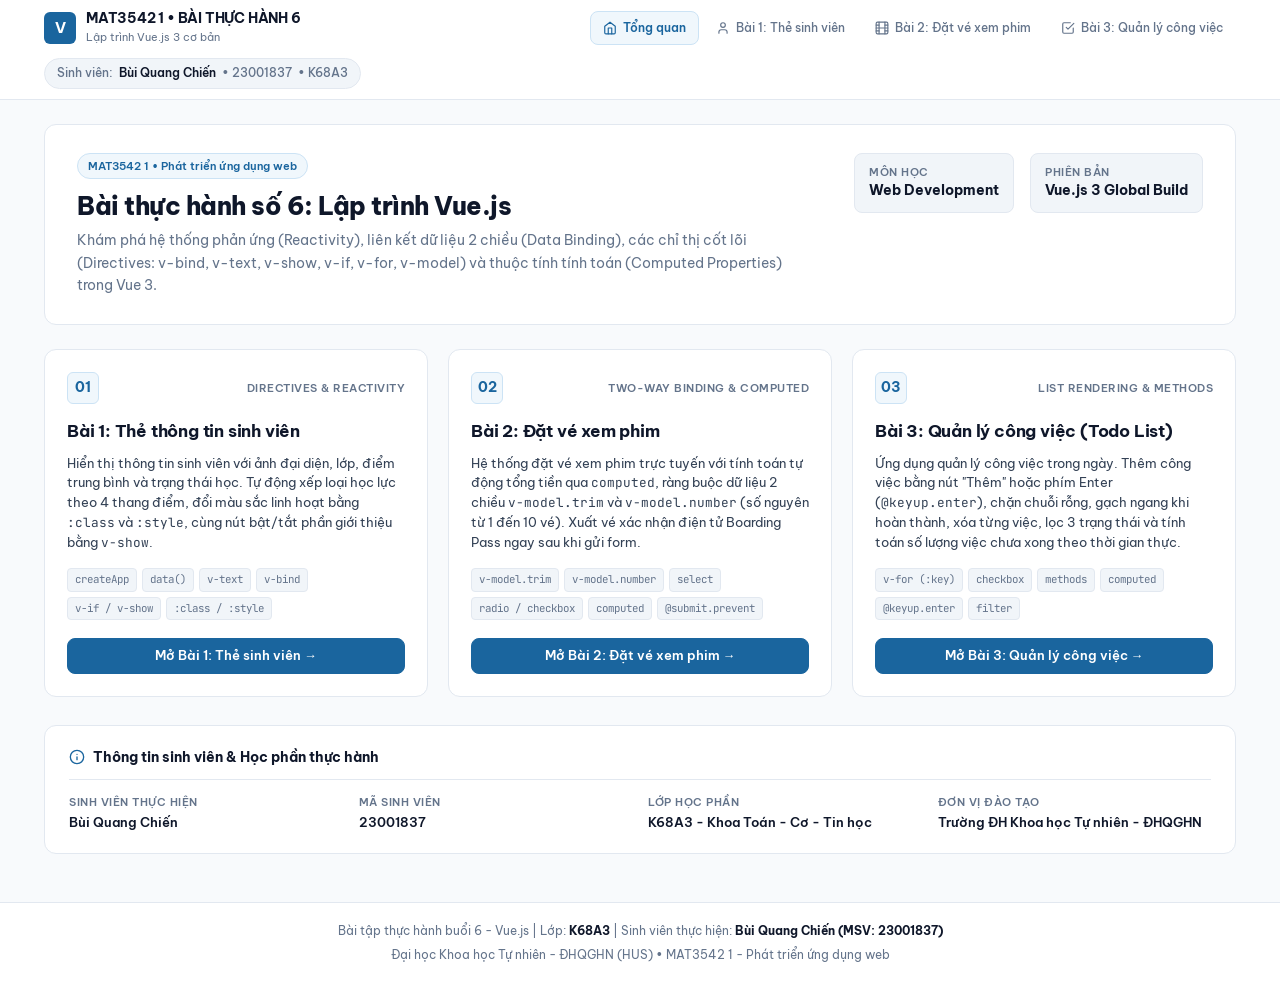
==== commit e1e61252: "Buoi 6: Toi uu hoa edge cases, bao mat, accessibility va chuan hoa UI/UX dat 10/10" ====
--- a/Buoi_6/index.html
+++ b/Buoi_6/index.html
@@ -3,6 +3,7 @@
 <head>
   <meta charset="UTF-8">
   <meta name="viewport" content="width=device-width, initial-scale=1.0">
+  <meta name="description" content="Bài tập thực hành buổi 6 - Lập trình Vue.js 3 cơ bản | Bùi Quang Chiến - 23001837">
   <title>Buổi 6: Thực hành Vue.js | Bùi Quang Chiến 23001837</title>
   <link rel="stylesheet" href="assets/css/style.css">
 </head>
@@ -12,28 +13,28 @@
   <header class="app-header">
     <div class="header-inner">
       <a href="index.html" class="header-brand">
-        <div class="brand-icon">V</div>
+        <div class="brand-icon" aria-hidden="true">V</div>
         <div class="brand-text">
           <h1>MAT3542 1 • BÀI THỰC HÀNH 6</h1>
           <span>Lập trình Vue.js 3 cơ bản</span>
         </div>
       </a>
 
-      <nav class="header-nav">
-        <a href="index.html" class="nav-link active">
-          <svg viewBox="0 0 24 24" fill="none" stroke="currentColor" stroke-width="2" stroke-linecap="round" stroke-linejoin="round"><path d="m3 9 9-7 9 7v11a2 2 0 0 1-2 2H5a2 2 0 0 1-2-2z"/><polyline points="9 22 9 12 15 12 15 22"/></svg>
+      <nav class="header-nav" aria-label="Điều hướng bài thực hành">
+        <a href="index.html" class="nav-link active" aria-current="page">
+          <svg aria-hidden="true" viewBox="0 0 24 24" fill="none" stroke="currentColor" stroke-width="2" stroke-linecap="round" stroke-linejoin="round"><path d="m3 9 9-7 9 7v11a2 2 0 0 1-2 2H5a2 2 0 0 1-2-2z"/><polyline points="9 22 9 12 15 12 15 22"/></svg>
           Tổng quan
         </a>
         <a href="bai1.html" class="nav-link">
-          <svg viewBox="0 0 24 24" fill="none" stroke="currentColor" stroke-width="2" stroke-linecap="round" stroke-linejoin="round"><path d="M19 21v-2a4 4 0 0 0-4-4H9a4 4 0 0 0-4 4v2"/><circle cx="12" cy="7" r="4"/></svg>
+          <svg aria-hidden="true" viewBox="0 0 24 24" fill="none" stroke="currentColor" stroke-width="2" stroke-linecap="round" stroke-linejoin="round"><path d="M19 21v-2a4 4 0 0 0-4-4H9a4 4 0 0 0-4 4v2"/><circle cx="12" cy="7" r="4"/></svg>
           Bài 1: Thẻ sinh viên
         </a>
         <a href="bai2.html" class="nav-link">
-          <svg viewBox="0 0 24 24" fill="none" stroke="currentColor" stroke-width="2" stroke-linecap="round" stroke-linejoin="round"><rect width="20" height="20" x="2" y="2" rx="2.18" ry="2.18"/><line x1="7" x2="7" y1="2" y2="22"/><line x1="17" x2="17" y1="2" y2="22"/><line x1="2" x2="22" y1="12" y2="12"/><line x1="2" x2="7" y1="7" y2="7"/><line x1="2" x2="7" y1="17" y2="17"/><line x1="17" x2="22" y1="17" y2="17"/><line x1="17" x2="22" y1="7" y2="7"/></svg>
+          <svg aria-hidden="true" viewBox="0 0 24 24" fill="none" stroke="currentColor" stroke-width="2" stroke-linecap="round" stroke-linejoin="round"><rect width="20" height="20" x="2" y="2" rx="2.18" ry="2.18"/><line x1="7" x2="7" y1="2" y2="22"/><line x1="17" x2="17" y1="2" y2="22"/><line x1="2" x2="22" y1="12" y2="12"/><line x1="2" x2="7" y1="7" y2="7"/><line x1="2" x2="7" y1="17" y2="17"/><line x1="17" x2="22" y1="17" y2="17"/><line x1="17" x2="22" y1="7" y2="7"/></svg>
           Bài 2: Đặt vé xem phim
         </a>
         <a href="bai3.html" class="nav-link">
-          <svg viewBox="0 0 24 24" fill="none" stroke="currentColor" stroke-width="2" stroke-linecap="round" stroke-linejoin="round"><path d="m9 11 3 3L22 4"/><path d="M21 12v7a2 2 0 0 1-2 2H5a2 2 0 0 1-2-2V5a2 2 0 0 1 2-2h11"/></svg>
+          <svg aria-hidden="true" viewBox="0 0 24 24" fill="none" stroke="currentColor" stroke-width="2" stroke-linecap="round" stroke-linejoin="round"><path d="m9 11 3 3L22 4"/><path d="M21 12v7a2 2 0 0 1-2 2H5a2 2 0 0 1-2-2V5a2 2 0 0 1 2-2h11"/></svg>
           Bài 3: Quản lý công việc
         </a>
       </nav>
@@ -77,10 +78,10 @@
     <!-- GRID 3 BÀI TẬP -->
     <div class="exercise-grid">
       <!-- BÀI 1 -->
-      <div class="exercise-card">
+      <article class="exercise-card">
         <div class="exercise-header-row">
           <div class="exercise-badge-number">01</div>
-          <span class="exercise-tag-module">Directives & Reactivity</span>
+          <span class="exercise-tag-module">Directives &amp; Reactivity</span>
         </div>
         <h3>Bài 1: Thẻ thông tin sinh viên</h3>
         <p>
@@ -94,20 +95,20 @@
           <span class="concept-tag">v-if / v-show</span>
           <span class="concept-tag">:class / :style</span>
         </div>
-        <a href="bai1.html" class="btn btn-primary" style="width: 100%;">
+        <a href="bai1.html" class="btn btn-primary btn-block">
           Mở Bài 1: Thẻ sinh viên →
         </a>
-      </div>
+      </article>
 
       <!-- BÀI 2 -->
-      <div class="exercise-card">
+      <article class="exercise-card">
         <div class="exercise-header-row">
           <div class="exercise-badge-number">02</div>
-          <span class="exercise-tag-module">Two-way Binding & Computed</span>
+          <span class="exercise-tag-module">Two-way Binding &amp; Computed</span>
         </div>
         <h3>Bài 2: Đặt vé xem phim</h3>
         <p>
-          Hệ thống đặt vé xem phim trực tuyến với tính toán tự động tổng tiền qua <code>computed</code>, ràng buộc dữ liệu 2 chiều <code>v-model.trim</code> và <code>v-model.number</code> (từ 1 đến 10 vé). Xuất vé xác nhận điện tử Boarding Pass ngay sau khi gửi form.
+          Hệ thống đặt vé xem phim trực tuyến với tính toán tự động tổng tiền qua <code>computed</code>, ràng buộc dữ liệu 2 chiều <code>v-model.trim</code> và <code>v-model.number</code> (số nguyên từ 1 đến 10 vé). Xuất vé xác nhận điện tử Boarding Pass ngay sau khi gửi form.
         </p>
         <div class="concept-tags">
           <span class="concept-tag">v-model.trim</span>
@@ -117,20 +118,20 @@
           <span class="concept-tag">computed</span>
           <span class="concept-tag">@submit.prevent</span>
         </div>
-        <a href="bai2.html" class="btn btn-primary" style="width: 100%;">
+        <a href="bai2.html" class="btn btn-primary btn-block">
           Mở Bài 2: Đặt vé xem phim →
         </a>
-      </div>
+      </article>
 
       <!-- BÀI 3 -->
-      <div class="exercise-card">
+      <article class="exercise-card">
         <div class="exercise-header-row">
           <div class="exercise-badge-number">03</div>
-          <span class="exercise-tag-module">List Rendering & Methods</span>
+          <span class="exercise-tag-module">List Rendering &amp; Methods</span>
         </div>
         <h3>Bài 3: Quản lý công việc (Todo List)</h3>
         <p>
-          Ứng dụng quản lý công việc trong ngày. Thêm công việc bằng phím Enter (<code>@keyup.enter</code>), chặn chuỗi rỗng, gạch ngang khi hoàn thành, xóa từng việc, lọc 3 trạng thái và tính toán số lượng việc chưa xong theo thời gian thực.
+          Ứng dụng quản lý công việc trong ngày. Thêm công việc bằng nút "Thêm" hoặc phím Enter (<code>@keyup.enter</code>), chặn chuỗi rỗng, gạch ngang khi hoàn thành, xóa từng việc, lọc 3 trạng thái và tính toán số lượng việc chưa xong theo thời gian thực.
         </p>
         <div class="concept-tags">
           <span class="concept-tag">v-for (:key)</span>
@@ -140,17 +141,17 @@
           <span class="concept-tag">@keyup.enter</span>
           <span class="concept-tag">filter</span>
         </div>
-        <a href="bai3.html" class="btn btn-primary" style="width: 100%;">
+        <a href="bai3.html" class="btn btn-primary btn-block">
           Mở Bài 3: Quản lý công việc →
         </a>
-      </div>
+      </article>
     </div>
 
     <!-- TÓM TẮT THÔNG TIN SINH VIÊN & HỌC PHẦN -->
-    <div class="info-summary-box">
+    <section class="info-summary-box">
       <div class="summary-header">
-        <svg viewBox="0 0 24 24" fill="none" stroke="currentColor" stroke-width="2" stroke-linecap="round" stroke-linejoin="round"><circle cx="12" cy="12" r="10"/><path d="M12 16v-4"/><path d="M12 8h.01"/></svg>
-        <span>Thông tin sinh viên & Học phần thực hành</span>
+        <svg aria-hidden="true" viewBox="0 0 24 24" fill="none" stroke="currentColor" stroke-width="2" stroke-linecap="round" stroke-linejoin="round"><circle cx="12" cy="12" r="10"/><path d="M12 16v-4"/><path d="M12 8h.01"/></svg>
+        <span>Thông tin sinh viên &amp; Học phần thực hành</span>
       </div>
       <div class="summary-grid">
         <div class="meta-item">
@@ -170,13 +171,13 @@
           <span class="meta-value">Trường ĐH Khoa học Tự nhiên - ĐHQGHN</span>
         </div>
       </div>
-    </div>
+    </section>
   </main>
 
   <!-- FOOTER DÙNG CHUNG -->
   <footer class="app-footer">
     <p>Bài tập thực hành buổi 6 - Vue.js | Lớp: <strong>K68A3</strong> | Sinh viên thực hiện: <strong>Bùi Quang Chiến (MSV: 23001837)</strong></p>
-    <p style="color: var(--muted); margin-top: 4px;">Đại học Khoa học Tự nhiên - ĐHQGHN (HUS) • MAT3542 1 - Phát triển ứng dụng web</p>
+    <p class="footer-subline">Đại học Khoa học Tự nhiên - ĐHQGHN (HUS) • MAT3542 1 - Phát triển ứng dụng web</p>
   </footer>
 
 </body>
--- a/Buoi_6/assets/css/style.css
+++ b/Buoi_6/assets/css/style.css
@@ -77,6 +77,11 @@
   --transition: all 0.15s ease;
 }
 
+/* ─── VUE CLOAK (CHỐNG NHẤP NHÁY TEMPLATE TRƯỚC KHI MOUNT) ─── */
+[v-cloak] {
+  display: none !important;
+}
+
 /* ─── BASE RESET ─── */
 * {
   margin: 0;
@@ -103,6 +108,24 @@
 
 code, kbd, samp, pre {
   font-family: var(--font-mono);
+}
+
+/* ─── ACCESSIBILITY HELPERS (MODERN WEB GUIDANCE) ─── */
+.visually-hidden {
+  position: absolute !important;
+  clip-path: inset(50%) !important;
+  overflow: hidden !important;
+  width: 1px !important;
+  height: 1px !important;
+  margin: -1px !important;
+  padding: 0 !important;
+  border: 0 !important;
+  white-space: nowrap !important;
+}
+
+:focus-visible {
+  outline: 2px solid var(--border-focus);
+  outline-offset: 2px;
 }
 
 /* ─── APP HEADER (SLIM, CLEAN, HAIRLINE BORDER) ─── */
@@ -231,6 +254,12 @@
   margin-bottom: 24px;
 }
 
+.page-intro-centered {
+  text-align: center;
+  max-width: 740px;
+  margin: 0 auto 24px;
+}
+
 .page-title {
   font-size: 1.45rem;
   font-weight: 700;
@@ -240,6 +269,10 @@
   display: flex;
   align-items: center;
   gap: 8px;
+}
+
+.page-title-centered {
+  justify-content: center;
 }
 
 .page-title svg {
@@ -498,6 +531,14 @@
   line-height: 1.4;
 }
 
+.btn-block {
+  width: 100%;
+}
+
+.btn-flex-1 {
+  flex: 1;
+}
+
 .btn svg {
   width: 15px;
   height: 15px;
@@ -506,7 +547,6 @@
 .btn:disabled {
   opacity: 0.45;
   cursor: not-allowed;
-  pointer-events: none;
 }
 
 /* Outline is the canonical default button */
@@ -519,6 +559,18 @@
 .btn-outline:hover:not(:disabled) {
   background-color: var(--surface-hover);
   border-color: var(--border-strong);
+}
+
+/* Dark Header Button Variant */
+.btn-dark-ghost {
+  background-color: rgba(255, 255, 255, 0.08);
+  color: #ffffff;
+  border-color: rgba(255, 255, 255, 0.2);
+}
+
+.btn-dark-ghost:hover:not(:disabled) {
+  background-color: rgba(255, 255, 255, 0.16);
+  border-color: rgba(255, 255, 255, 0.35);
 }
 
 /* Primary Button: Solid Bravechat Ocean */
@@ -572,9 +624,32 @@
   font-size: 0.95rem;
 }
 
-/* ─── FORM CONTROLS (LOCKED RULE 9, M14) ─── */
+/* ─── FORM CONTROLS (LOCKED RULE 9, M14, MODERN WEB GUIDANCE) ─── */
 .form-group {
   margin-bottom: 16px;
+}
+
+.form-group-last {
+  margin-bottom: 0;
+}
+
+.form-row-2col {
+  display: grid;
+  grid-template-columns: 1fr 1fr;
+  gap: 12px;
+}
+
+@media (max-width: 560px) {
+  .form-row-2col {
+    grid-template-columns: 1fr;
+  }
+}
+
+.form-fieldset {
+  border: none;
+  padding: 0;
+  margin: 0;
+  min-width: 0;
 }
 
 .form-label {
@@ -583,6 +658,11 @@
   font-weight: 600;
   color: var(--foreground);
   margin-bottom: 6px;
+}
+
+.form-label-hint {
+  font-weight: 400;
+  color: var(--muted);
 }
 
 .form-label .required {
@@ -603,12 +683,18 @@
   outline: none;
 }
 
+.form-control-sm-mt {
+  margin-top: 8px;
+  font-size: 0.825rem;
+}
+
 .form-control:focus {
   border-color: var(--border-focus);
   box-shadow: 0 0 0 3px var(--ring-focus);
 }
 
-.form-control.is-invalid {
+.form-control.is-invalid,
+.form-control:user-invalid {
   border-color: var(--danger);
   box-shadow: 0 0 0 3px rgba(239, 68, 68, 0.12);
 }
@@ -626,6 +712,24 @@
   font-size: 0.775rem;
   color: var(--muted);
   margin-top: 4px;
+}
+
+.form-note-muted {
+  font-size: 0.8rem;
+  color: var(--muted);
+  margin-bottom: 14px;
+}
+
+.form-submit-hint {
+  font-size: 0.75rem;
+  color: var(--muted);
+  margin-top: 8px;
+  text-align: center;
+}
+
+.card-header-note {
+  font-size: 0.75rem;
+  color: var(--muted);
 }
 
 /* ─── CARD LAYOUTS (M13: 1px BORDER + ROUNDED, NO SHADOW) ─── */
@@ -767,6 +871,16 @@
   margin-bottom: 2px;
 }
 
+.student-class-line {
+  color: var(--muted);
+  font-size: 0.85rem;
+  margin-bottom: 8px;
+}
+
+.student-class-value {
+  color: var(--foreground);
+}
+
 .student-meta-grid {
   display: grid;
   grid-template-columns: repeat(2, 1fr);
@@ -798,40 +912,73 @@
   color: var(--foreground);
 }
 
-/* ─── RANK BADGES (M7: SUBTLE TINT + 700 TEXT) ─── */
+.meta-value-gpa {
+  font-size: 1.05rem;
+  font-family: var(--font-mono);
+  color: var(--primary);
+}
+
+.gpa-progress-track {
+  width: 100%;
+  height: 6px;
+  background-color: var(--border);
+  border-radius: var(--radius-full);
+  overflow: hidden;
+  margin-top: 6px;
+}
+
+.gpa-progress-bar {
+  height: 100%;
+  border-radius: var(--radius-full);
+  transition: width 0.25s ease, background-color 0.25s ease;
+}
+
+.bio-toggle-section {
+  margin-top: 14px;
+}
+
+/* ─── RANK BADGES (M7: SUBTLE TINT + 600 TEXT, NO !IMPORTANT NEEDED) ─── */
 .rank-badge {
   display: inline-flex;
   align-items: center;
-  gap: 5px;
+  gap: 6px;
   padding: 3px 10px;
   border-radius: var(--radius-full);
   font-size: 0.775rem;
   font-weight: 600;
-  border: 1px solid;
+  border: 1px solid transparent;
+  transition: var(--transition);
+}
+
+.rank-dot {
+  width: 6px;
+  height: 6px;
+  border-radius: 50%;
+  display: inline-block;
 }
 
 .rank-gioi {
-  background-color: var(--success-bg) !important;
-  color: var(--success) !important;
-  border-color: var(--success-border) !important;
+  background-color: var(--success-bg);
+  color: var(--success);
+  border-color: var(--success-border);
 }
 
 .rank-kha {
-  background-color: var(--primary-light) !important;
-  color: var(--primary) !important;
-  border-color: var(--primary-border) !important;
+  background-color: var(--primary-light);
+  color: var(--primary);
+  border-color: var(--primary-border);
 }
 
 .rank-trungbinh {
-  background-color: var(--warning-bg) !important;
-  color: var(--warning) !important;
-  border-color: var(--warning-border) !important;
+  background-color: var(--warning-bg);
+  color: var(--warning);
+  border-color: var(--warning-border);
 }
 
 .rank-chuadat {
-  background-color: var(--danger-bg) !important;
-  color: var(--danger) !important;
-  border-color: var(--danger-border) !important;
+  background-color: var(--danger-bg);
+  color: var(--danger);
+  border-color: var(--danger-border);
 }
 
 /* ─── STATUS PILL ─── */
@@ -898,6 +1045,63 @@
   margin-bottom: 4px;
 }
 
+/* ─── BÀI 1 CONTROLS ─── */
+.quick-score-group {
+  display: flex;
+  gap: 5px;
+  flex-wrap: wrap;
+  margin-top: 8px;
+}
+
+.boundary-test-row {
+  margin-top: 8px;
+  font-size: 0.75rem;
+  color: var(--muted);
+  display: flex;
+  align-items: center;
+  flex-wrap: wrap;
+  gap: 6px;
+}
+
+.boundary-btn-list {
+  display: inline-flex;
+  gap: 4px;
+  flex-wrap: wrap;
+}
+
+.inline-radio-group {
+  display: flex;
+  gap: 16px;
+  align-items: center;
+  margin-top: 4px;
+  font-size: 0.85rem;
+}
+
+.inline-radio-label {
+  display: inline-flex;
+  align-items: center;
+  gap: 6px;
+  cursor: pointer;
+}
+
+.inline-radio-label input[type="radio"] {
+  accent-color: var(--primary);
+  cursor: pointer;
+}
+
+.gpa-number-input {
+  width: 72px;
+  padding: 4px 8px;
+  font-size: 0.9rem;
+  font-weight: 700;
+  font-family: var(--font-mono);
+  text-align: center;
+  color: var(--primary);
+  background-color: var(--surface);
+  border: 1px solid var(--border-strong);
+  border-radius: var(--radius-sm);
+}
+
 /* ─── BÀI 2: ĐẶT VÉ XEM PHIM ─── */
 .movie-banner {
   background-color: var(--surface-dark-surface);
@@ -931,6 +1135,16 @@
   margin-bottom: 4px;
 }
 
+.movie-meta-line {
+  color: #cbd5e1;
+  font-size: 0.825rem;
+}
+
+.cinema-subtitle {
+  font-size: 0.75rem;
+  color: #94a3b8;
+}
+
 .movie-badges {
   display: flex;
   gap: 6px;
@@ -957,15 +1171,21 @@
   color: var(--foreground);
 }
 
+.test-preset-desc {
+  margin: 3px 0;
+  font-size: 0.825rem;
+}
+
 .test-preset-btn {
   background-color: var(--surface);
   border: 1px solid var(--primary);
   color: var(--primary);
-  padding: 4px 10px;
+  padding: 5px 12px;
   border-radius: var(--radius-xs);
   cursor: pointer;
   font-weight: 600;
   font-size: 0.775rem;
+  font-family: inherit;
   margin-top: 8px;
   transition: var(--transition);
   display: inline-flex;
@@ -983,6 +1203,12 @@
   display: grid;
   grid-template-columns: repeat(2, 1fr);
   gap: 10px;
+}
+
+@media (max-width: 480px) {
+  .radio-cards-group {
+    grid-template-columns: 1fr;
+  }
 }
 
 .radio-card {
@@ -1033,6 +1259,18 @@
 }
 
 /* Quantity input with stepper */
+.quantity-row {
+  display: flex;
+  align-items: center;
+  gap: 14px;
+  flex-wrap: wrap;
+}
+
+.quantity-limit-note {
+  font-size: 0.8rem;
+  color: var(--muted);
+}
+
 .quantity-stepper {
   display: flex;
   align-items: center;
@@ -1077,12 +1315,19 @@
   text-align: center;
   font-size: 0.95rem;
   font-weight: 700;
+  font-family: var(--font-mono);
   border-top: 1px solid var(--border-strong);
   border-bottom: 1px solid var(--border-strong);
   border-left: none;
   border-right: none;
   outline: none;
   color: var(--foreground);
+  background-color: var(--surface);
+}
+
+.quantity-input.is-invalid {
+  background-color: var(--danger-bg);
+  color: var(--danger-text);
 }
 
 /* Checkbox Combo Card */
@@ -1191,8 +1436,39 @@
   gap: 6px;
 }
 
+.ticket-code-badge {
+  font-size: 0.75rem;
+  background-color: rgba(255, 255, 255, 0.2);
+  padding: 3px 8px;
+  border-radius: var(--radius-xs);
+  font-family: var(--font-mono);
+}
+
 .ticket-body-pass {
   padding: 18px;
+}
+
+.ticket-top-row {
+  display: flex;
+  justify-content: space-between;
+  align-items: flex-start;
+  margin-bottom: 14px;
+  gap: 12px;
+}
+
+.ticket-section-kicker {
+  font-size: 0.7rem;
+  text-transform: uppercase;
+  color: var(--muted);
+  font-weight: 700;
+  letter-spacing: 0.5px;
+  display: block;
+}
+
+.ticket-movie-heading {
+  font-size: 1.15rem;
+  font-weight: 700;
+  color: var(--foreground);
 }
 
 .ticket-info-grid {
@@ -1220,10 +1496,106 @@
   color: var(--foreground);
 }
 
+.ticket-info-val-primary {
+  color: var(--primary);
+}
+
+.ticket-info-val-mono {
+  font-size: 0.8rem;
+  font-family: var(--font-mono);
+}
+
 .ticket-perforated-line {
   border: none;
   border-top: 1px dashed var(--border-strong);
   margin: 14px 0;
+}
+
+.ticket-total-banner {
+  background-color: var(--success-bg);
+  border: 1px solid var(--success-border);
+  border-radius: var(--radius);
+  padding: 12px 16px;
+  margin-top: 12px;
+  display: flex;
+  justify-content: space-between;
+  align-items: center;
+}
+
+.ticket-total-label {
+  font-size: 0.725rem;
+  font-weight: 600;
+  color: var(--success-text);
+  text-transform: uppercase;
+}
+
+.ticket-total-amount {
+  font-size: 1.35rem;
+  font-weight: 800;
+  color: var(--success);
+  font-family: var(--font-mono);
+}
+
+.ticket-pass-actions {
+  display: flex;
+  gap: 8px;
+  margin-top: 16px;
+}
+
+.ticket-Pending-notice {
+  margin-top: 12px;
+  padding: 8px 12px;
+  background-color: var(--warning-bg);
+  border: 1px solid var(--warning-border);
+  color: var(--warning-text);
+  border-radius: var(--radius-sm);
+  font-size: 0.775rem;
+}
+
+.booking-empty-card {
+  height: 100%;
+  display: flex;
+  flex-direction: column;
+  justify-content: center;
+  align-items: center;
+  text-align: center;
+  padding: 48px 24px;
+}
+
+.booking-empty-icon {
+  width: 52px;
+  height: 52px;
+  border-radius: var(--radius-full);
+  background-color: var(--surface-subtle);
+  display: flex;
+  align-items: center;
+  justify-content: center;
+  margin-bottom: 14px;
+  border: 1px solid var(--border);
+  color: var(--muted);
+}
+
+.booking-empty-title {
+  font-size: 1.05rem;
+  font-weight: 700;
+  color: var(--foreground);
+  margin-bottom: 6px;
+}
+
+.booking-empty-desc {
+  font-size: 0.85rem;
+  color: var(--muted);
+  max-width: 340px;
+  margin-bottom: 16px;
+}
+
+.booking-empty-pill {
+  font-size: 0.75rem;
+  color: var(--muted);
+  background-color: var(--surface-subtle);
+  border: 1px solid var(--border);
+  padding: 6px 12px;
+  border-radius: var(--radius);
 }
 
 /* ─── BÀI 3: QUẢN LÝ CÔNG VIỆC CÁ NHÂN (TODO APP) ─── */
@@ -1243,6 +1615,14 @@
   padding: 20px 24px;
 }
 
+.todo-header-top {
+  display: flex;
+  justify-content: space-between;
+  align-items: center;
+  flex-wrap: wrap;
+  gap: 8px;
+}
+
 .todo-header-title {
   font-size: 1.25rem;
   font-weight: 700;
@@ -1257,6 +1637,11 @@
   width: 18px;
   height: 18px;
   color: var(--primary);
+}
+
+.todo-header-subtitle {
+  font-size: 0.8rem;
+  color: #94a3b8;
 }
 
 .todo-stats-pills {
@@ -1280,6 +1665,14 @@
   color: #ffffff;
 }
 
+.stat-pill .stat-highlight-warn {
+  color: #fde047;
+}
+
+.stat-pill .stat-highlight-ok {
+  color: #86efac;
+}
+
 .todo-input-bar {
   padding: 16px 20px;
   background-color: var(--surface);
@@ -1320,6 +1713,7 @@
   padding: 5px 12px;
   font-size: 0.775rem;
   font-weight: 600;
+  font-family: inherit;
   border: none;
   background: transparent;
   color: var(--muted);
@@ -1394,10 +1788,22 @@
   flex-shrink: 0;
 }
 
+.task-label {
+  cursor: pointer;
+  flex: 1;
+  min-width: 0;
+}
+
 .task-text {
   font-size: 0.9rem;
   color: var(--foreground);
   word-break: break-word;
+}
+
+.task-meta-time {
+  font-size: 0.72rem;
+  color: var(--muted);
+  margin-top: 2px;
 }
 
 .task-item.completed .task-text {
@@ -1454,6 +1860,10 @@
   margin: 0 auto;
 }
 
+.empty-state-btn {
+  margin-top: 12px;
+}
+
 /* Todo footer */
 .todo-footer {
   padding: 12px 20px;
@@ -1466,6 +1876,16 @@
   color: var(--muted);
   flex-wrap: wrap;
   gap: 8px;
+}
+
+.todo-footer-sub {
+  color: var(--muted);
+  margin-left: 4px;
+}
+
+.todo-footer-note {
+  font-size: 0.75rem;
+  color: var(--muted);
 }
 
 /* ─── HELPER COMPONENTS FOR EXERCISES ─── */
@@ -1500,6 +1920,17 @@
   cursor: pointer;
 }
 
+/* Fallback for older browsers without accent-color (brand-consistent-forms) */
+@supports not (accent-color: #1A659E) {
+  .score-range-wrapper input[type="range"] {
+    -webkit-appearance: none;
+    appearance: none;
+    background: var(--border-strong);
+    height: 6px;
+    border-radius: var(--radius-full);
+  }
+}
+
 .score-badge-number {
   min-width: 44px;
   text-align: right;
@@ -1518,6 +1949,7 @@
 .avatar-option {
   width: 44px;
   height: 44px;
+  padding: 0;
   border-radius: var(--radius-full);
   border: 2px solid var(--border-strong);
   cursor: pointer;
@@ -1530,6 +1962,7 @@
   width: 100%;
   height: 100%;
   object-fit: cover;
+  display: block;
 }
 
 .avatar-option.selected {
@@ -1554,6 +1987,7 @@
   align-items: center;
   gap: 8px;
   margin-bottom: 6px;
+  flex-wrap: wrap;
 }
 
 .cinema-logo {
@@ -1591,6 +2025,11 @@
   font-weight: 600;
   text-align: center;
   padding: 4px;
+  flex-shrink: 0;
+}
+
+.qr-placeholder svg {
+  margin-bottom: 2px;
 }
 
 .action-toolbar {
@@ -1615,3 +2054,42 @@
 .app-footer strong {
   color: var(--foreground);
 }
+
+.footer-subline {
+  color: var(--muted);
+  margin-top: 4px;
+}
+
+/* ─── PRINT STYLES (HỖ TRỢ IN CUỐNG VÉ BÀI 2 CHUẨN UI/UX) ─── */
+@media print {
+  .app-header,
+  .page-intro,
+  .movie-banner,
+  .test-preset-box,
+  .ticket-pass-actions,
+  .app-footer {
+    display: none !important;
+  }
+
+  body {
+    background: #ffffff;
+  }
+
+  .main-content {
+    padding: 0;
+    max-width: 100%;
+  }
+
+  .grid-2col {
+    display: block;
+  }
+
+  .grid-2col > div:first-child {
+    display: none !important;
+  }
+
+  .ticket-confirmation {
+    border: 1px solid #000000;
+    box-shadow: none;
+  }
+}
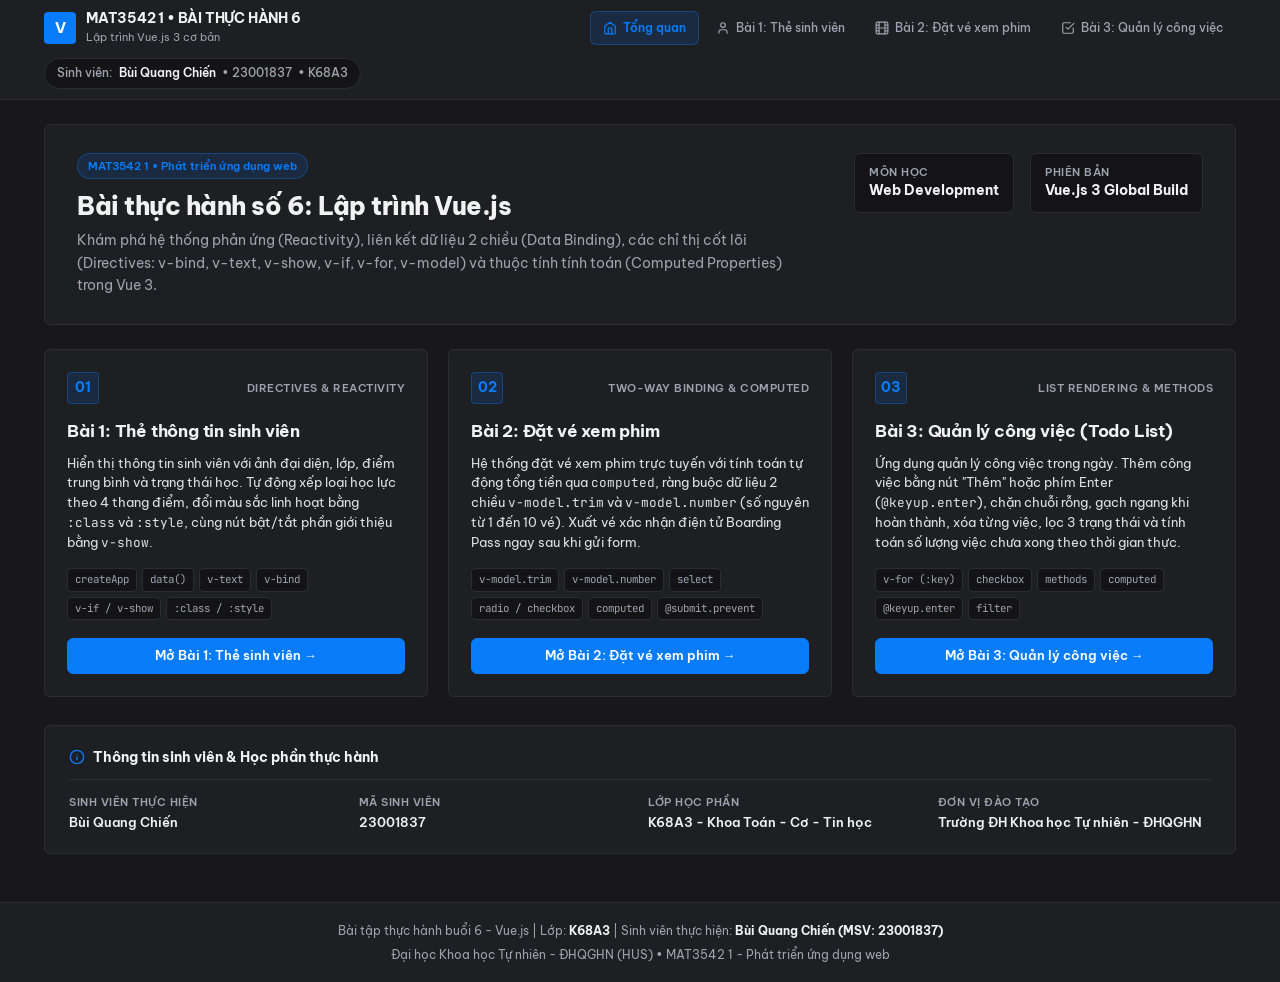
==== commit 270834dd: "style(ui): unify sessions 1-9 under Bravechat Dark Workspace design system" ====
--- a/Buoi_6/index.html
+++ b/Buoi_6/index.html
@@ -3,6 +3,7 @@
 <head>
   <meta charset="UTF-8">
   <meta name="viewport" content="width=device-width, initial-scale=1.0">
+  <meta name="color-scheme" content="dark">
   <meta name="description" content="Bài tập thực hành buổi 6 - Lập trình Vue.js 3 cơ bản | Bùi Quang Chiến - 23001837">
   <title>Buổi 6: Thực hành Vue.js | Bùi Quang Chiến 23001837</title>
   <link rel="stylesheet" href="assets/css/style.css">
--- a/Buoi_6/assets/css/style.css
+++ b/Buoi_6/assets/css/style.css
@@ -9,72 +9,85 @@
 @import url('https://fonts.googleapis.com/css2?family=Be+Vietnam+Pro:ital,wght@0,400;0,500;0,600;0,700;0,800;1,400&family=JetBrains+Mono:wght@400;500;600&display=swap');
 
 :root {
-  /* ─── BRAVECHAT OCEAN BRAND PALETTE (M2, M3) ─── */
-  --primary: #1A659E;
-  --primary-hover: #144d79;
-  --primary-light: #f0f7fc;
-  --primary-border: #cce3f5;
+  color-scheme: dark;
+
+  /* ─── BRAVECHAT DARK WORKSPACE (JETBRAINS / OCEAN DARK) ─── */
+  --primary: #087CFA;
+  --primary-hover: #3574F0;
+  --primary-light: rgba(8, 124, 250, 0.14);
+  --primary-border: rgba(8, 124, 250, 0.35);
   --primary-foreground: #ffffff;
 
-  /* ─── SURFACES & BACKGROUNDS (M1, M13) ─── */
-  --background: #f8fafc;
-  --surface: #ffffff;
-  --surface-subtle: #f1f5f9;
-  --surface-hover: #f1f5f9;
-  --surface-dark: #071A2C;
-  --surface-dark-surface: #0A233A;
-  --surface-dark-border: #173B5C;
-
-  /* ─── TYPOGRAPHY & CONTRAST (M11, P3, T1-T5) ─── */
-  --foreground: #0f172a;
-  --text-body: #334155;
-  --muted: #64748b;
-  --muted-light: #94a3b8;
-
-  /* ─── HAIRLINE BORDERS & FOCUS (M13, M14, Locked Rule 9) ─── */
-  --border: #e2e8f0;
-  --border-strong: #cbd5e1;
-  --border-focus: #1A659E;
-  --ring-focus: rgba(26, 101, 158, 0.15);
-
-  /* ─── MEANING & STATUS (M7, M30, Locked Rule 2) ─── */
-  --success: #047857;
-  --success-bg: #ecfdf5;
-  --success-border: #a7f3d0;
-  --success-text: #065f46;
-
-  --warning: #b45309;
-  --warning-bg: #fffbeb;
-  --warning-border: #fde68a;
-  --warning-text: #92400e;
-
-  --danger: #b91c1c;
-  --danger-bg: #fef2f2;
-  --danger-border: #fecaca;
-  --danger-text: #991b1b;
-  --danger-hover: #991b1b;
-
-  --info: #0369a1;
-  --info-bg: #f0f9ff;
-  --info-border: #bae6fd;
-  --info-text: #075985;
-
-  /* ─── RADII (F1 / Locked Rule 10) ─── */
+  /* ─── SURFACES & BACKGROUNDS ─── */
+  --background: #18181B;
+  --surface: #1E1F22;
+  --surface-subtle: #141417;
+  --surface-hover: #27282E;
+  --surface-dark: #141417;
+  --surface-dark-surface: #141417;
+  --surface-dark-border: #2B2D30;
+
+  /* ─── TYPOGRAPHY & CONTRAST ─── */
+  --foreground: #F2F2F3;
+  --text-body: #DFE1E5;
+  --muted: #9DA3AE;
+  --muted-light: #7D8590;
+
+  /* ─── HAIRLINE BORDERS & FOCUS ─── */
+  --border: #2B2D30;
+  --border-strong: #393B40;
+  --border-focus: #087CFA;
+  --ring-focus: rgba(8, 124, 250, 0.25);
+
+  /* ─── MEANING & STATUS (DARK MODE CALIBRATED) ─── */
+  --success: #34D399;
+  --success-bg: rgba(16, 185, 129, 0.12);
+  --success-border: rgba(16, 185, 129, 0.3);
+  --success-text: #34D399;
+
+  --warning: #FBBF24;
+  --warning-bg: rgba(245, 158, 11, 0.12);
+  --warning-border: rgba(245, 158, 11, 0.3);
+  --warning-text: #FCD34D;
+
+  --danger: #FB7185;
+  --danger-bg: rgba(244, 63, 94, 0.12);
+  --danger-border: rgba(244, 63, 94, 0.32);
+  --danger-text: #FDA4AF;
+  --danger-hover: #ffffff;
+
+  --info: #07C3F2;
+  --info-bg: rgba(7, 195, 242, 0.12);
+  --info-border: rgba(7, 195, 242, 0.3);
+  --info-text: #67E8F9;
+
+  /* ─── RADII ─── */
   --radius-xs: 4px;
-  --radius-sm: 6px;
-  --radius: 8px;
-  --radius-lg: 12px;
+  --radius-sm: 4px;
+  --radius: 6px;
+  --radius-lg: 6px;
   --radius-full: 9999px;
 
-  /* ─── SHADOWS: Flat hairline by default; shadows only for floating layers (M15) ─── */
+  /* ─── SHADOWS ─── */
   --shadow-none: none;
-  --shadow-sm: 0 1px 2px 0 rgba(0, 0, 0, 0.05);
-  --shadow-popover: 0 10px 15px -3px rgba(0, 0, 0, 0.08), 0 4px 6px -4px rgba(0, 0, 0, 0.04);
+  --shadow-sm: none;
+  --shadow-popover: 0 10px 15px -3px rgba(0, 0, 0, 0.5), 0 4px 6px -4px rgba(0, 0, 0, 0.4);
 
   /* ─── FONTS & MOTION ─── */
-  --font-sans: 'Be Vietnam Pro', -apple-system, BlinkMacSystemFont, "Segoe UI", Roboto, sans-serif;
+  --font-sans: 'Be Vietnam Pro', 'Inter', -apple-system, BlinkMacSystemFont, "Segoe UI", Roboto, sans-serif;
   --font-mono: 'JetBrains Mono', ui-monospace, SFMono-Regular, Menlo, monospace;
   --transition: all 0.15s ease;
+
+  --scrollbar-track: #141417;
+  --scrollbar-thumb: #2B2D30;
+  scrollbar-color: var(--scrollbar-thumb) var(--scrollbar-track);
+}
+
+@supports not (scrollbar-color: auto) {
+  ::-webkit-scrollbar { width: 6px; height: 6px; }
+  ::-webkit-scrollbar-track { background: var(--scrollbar-track); }
+  ::-webkit-scrollbar-thumb { background: var(--scrollbar-thumb); border-radius: 3px; }
+  ::-webkit-scrollbar-thumb:hover { background: #4E5157; }
 }
 
 /* ─── VUE CLOAK (CHỐNG NHẤP NHÁY TEMPLATE TRƯỚC KHI MOUNT) ─── */
@@ -410,7 +423,7 @@
 
 .exercise-card:hover {
   border-color: var(--border-strong);
-  background-color: #fdfdfd;
+  background-color: var(--surface-hover);
 }
 
 .exercise-header-row {
@@ -597,20 +610,20 @@
 
 .btn-danger:hover:not(:disabled),
 .btn-outline-danger:hover:not(:disabled) {
-  background-color: #fee2e2;
+  background-color: rgba(244, 63, 94, 0.22);
   border-color: var(--danger);
   color: var(--danger-hover);
 }
 
 .btn-success {
-  background-color: var(--success);
-  border-color: var(--success);
-  color: #ffffff;
+  background-color: var(--success-bg);
+  border-color: var(--success-border);
+  color: var(--success);
   font-weight: 600;
 }
 
 .btn-success:hover:not(:disabled) {
-  background-color: #036347;
+  background-color: rgba(16, 185, 129, 0.22);
 }
 
 .btn-sm {
@@ -1921,7 +1934,7 @@
 }
 
 /* Fallback for older browsers without accent-color (brand-consistent-forms) */
-@supports not (accent-color: #1A659E) {
+@supports not (accent-color: #087CFA) {
   .score-range-wrapper input[type="range"] {
     -webkit-appearance: none;
     appearance: none;
